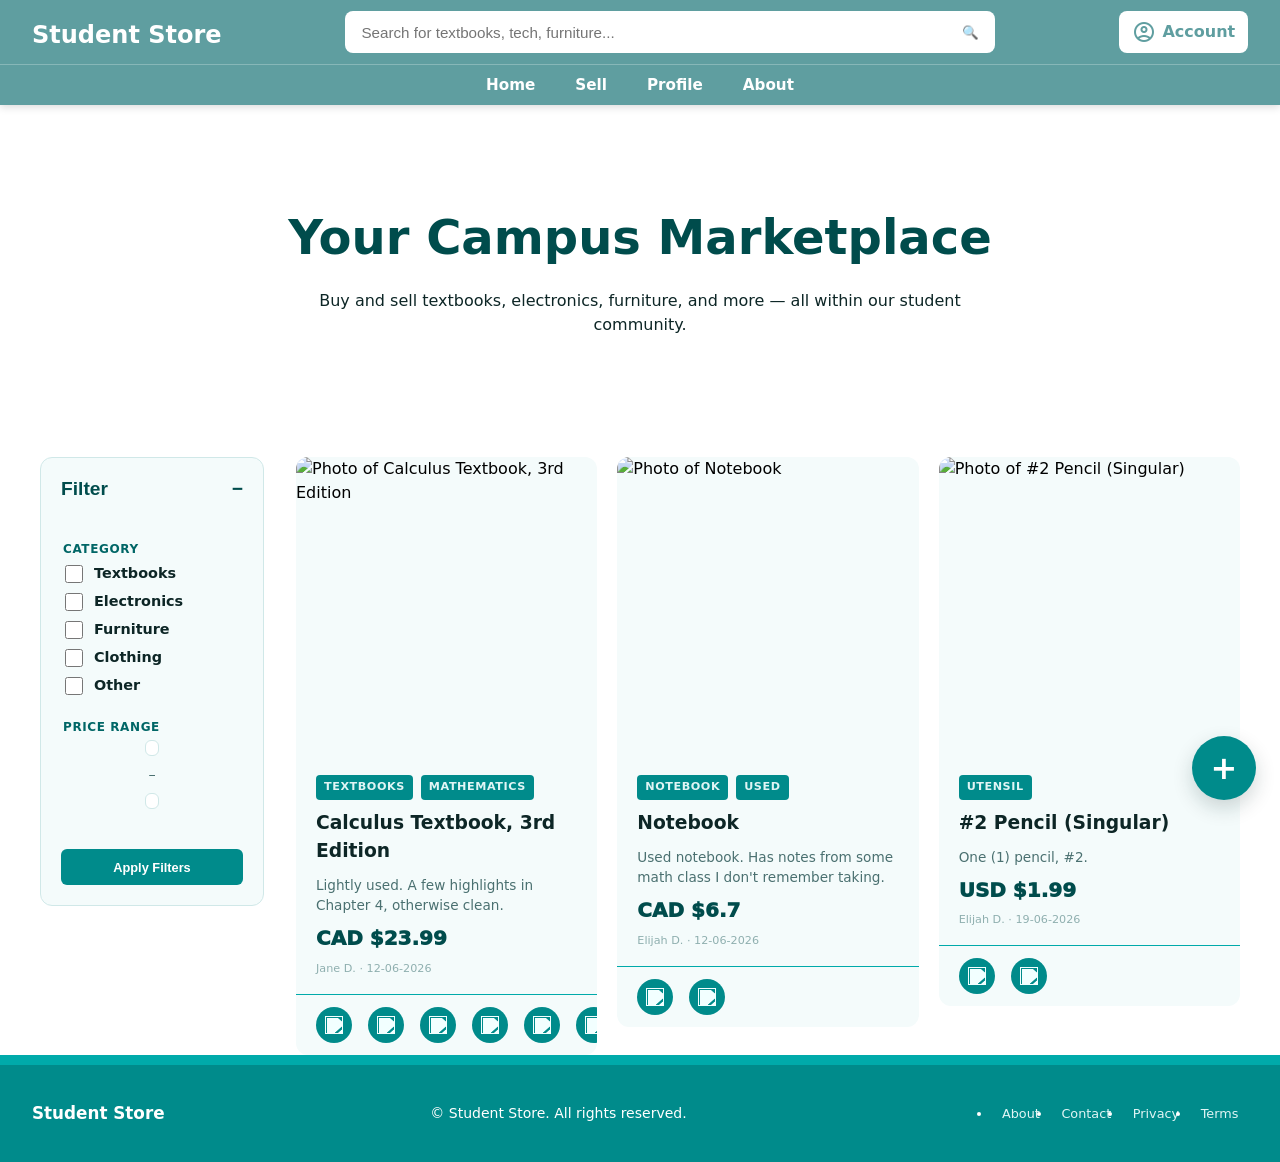
==== index.html @ c71faa43 "Slight flxes to header" ====
<!DOCTYPE html>
<html lang="en">
<head>
    <meta charset="UTF-8">
    <meta name="viewport" content="width=device-width, initial-scale=1.0">

    <title>Student Store | Campus Marketplace</title>

    <meta name="viewport" content="width=device-width, initial-scale=1.0">
    <title>Student Store</title>
    <meta name="description"
          content="Buy and sell textbooks, electronics, furniture and more with students.">
    <link rel="stylesheet" href="./styles/homepage.css" />
    <link rel="stylesheet" href="./styles/filter.css" />
    <script type="module" src="./js/populate_home.js" defer></script>
    <script type="module" src="./js/new-item-modal.js" defer></script>
    <script type="module" src="./js/filter-collapse.js" defer></script>
    <link rel="icon" type="image/x-icon" href="./images/favicon.ico">

    <link
        href="https://fonts.googleapis.com/css2?family=Plus+Jakarta+Sans:wght@400;600;700;800&display=swap"
        rel="stylesheet"
    >

    <link
        href="https://fonts.googleapis.com/css2?family=Material+Symbols+Outlined"
        rel="stylesheet"
    >

</head>

<body>

    <header>

        <div class="header-top">

            <h1 class="site-logo">
                <a href="../">
                    Student Store
                </a>
            </h1>

            <form
                class="search-form"
                role="search"
            >
                <input
                    id="search-input"
                    type="search"
                    autocomplete="off"
                    placeholder="Search for textbooks, tech, furniture..."
                    aria-label="Search listings"
                >

                <button
                    type="submit"
                    aria-label="Search"
                >🔍</button>
            </form>

            <nav class="account-nav"
                 aria-label="Account" >
                <a
                    href="../user-profile/"
                    class="btn--account" >
                        <span class="material-symbols-outlined">account_circle</span>
                        Account
                </a>
            </nav>

        </div>

        <nav
            class="main-nav"
            aria-label="Main navigation"
        >
            <a href="../">Home</a>
            <!-- <a href="../browse/index.html">Browse</a> -->
            <a href="../sell-new-item/">Sell</a>
            <a href="../user-profile/">Profile</a>
            <a href="../about/">About</a>
        </nav>

    </header>

    <main>

        <section class="landing">

            <h2>Your Campus Marketplace</h2>

            <p class="landing__description">
                Buy and sell textbooks, electronics, furniture, and more —
                all within our student community.
            </p>

        </section>

        <!-- Feed -->
            <!-- Filter -->
                <!-- Categories -->
                <!-- Price range (?) -->
            <!-- Items -->

             <!-- =============================================
             FEED SECTION
             Sidebar filter + item grid.
             Items are injected by feed.js at runtime;
             one static example card is included below
             as a template reference for the JS renderer.
             ============================================= -->
        <section class="feed" aria-labelledby="feed-title">

            <!-- -----------------------------------------
                 FILTER PANEL
                 JS should read these controls and re-query
                 / re-render the #item-grid on change.
                 TODO at some point, make collapsable
                 ----------------------------------------- -->
            <aside class="filter-panel" aria-label="Filter listings">
                <button
                    type="button"
                    class="filter-panel__toggle"
                    aria-expanded="false"
                    aria-controls="filter-panel-content"
                >
                    <span class="filter-panel__heading">Filter</span>
                    <span id="filter-panel-icon" class="filter-panel__heading" aria-hidden="true">−</span>
                </button>

                <!-- Categories
                     Add / remove <li> items to match your
                     category taxonomy in the database.      -->
                <div id="filter-panel-content" class="filter-panel__content">
                    <div class="filter-panel__inner">
                        <fieldset class="filter-panel__group">
                            <legend class="filter-panel_category">Category</legend>
                            <ul class="filter-panel__list" role="list">
                                <li>
                                    <label>
                                        <input type="checkbox" name="category" value="textbooks">
                                        Textbooks
                                    </label>
                                </li>
                                <li>
                                    <label>
                                        <input type="checkbox" name="category" value="electronics">
                                        Electronics
                                    </label>
                                </li>
                                <li>
                                    <label>
                                        <input type="checkbox" name="category" value="furniture">
                                        Furniture
                                    </label>
                                </li>
                                <li>
                                    <label>
                                        <input type="checkbox" name="category" value="clothing">
                                        Clothing
                                    </label>
                                </li>
                                <li>
                                    <label>
                                        <input type="checkbox" name="category" value="other">
                                        Other
                                    </label>
                                </li>
                            </ul>
                        </fieldset>

                        <!-- Price Range
                            JS should debounce the 'input' event
                            and update the #price-display label.    -->
                        <fieldset class="filter-panel__group">
                            <legend>Price Range</legend>
                            <div class="price-range">
                                <label for="price-min" class="visually-hidden">Minimum price</label>
                                <input
                                    id="price-min"
                                    type="number"
                                    name="price_min"
                                    min="0"
                                    placeholder="Min $"
                                    aria-label="Minimum price"
                                >
                                <span aria-hidden="true">–</span>
                                <label for="price-max" class="visually-hidden">Maximum price</label>
                                <input
                                    id="price-max"
                                    type="number"
                                    name="price_max"
                                    min="0"
                                    placeholder="Max $"
                                    aria-label="Maximum price"
                                >
                            </div>
                        </fieldset>

                        <button type="button" class="btn--apply-filters">Apply Filters</button>
                    </div>
                </div>
            </aside>

            <section>

                <h2 class="visually-hidden">
                    Listings
                </h2>

                <ul
                    id="item-grid"
                    class="item-grid"
                    role="list"
                ></ul>

            </section>

        </section>

        <a
            href="./sell-new-item/index.html"
            class="floating-add-btn"
            aria-label="Sell item"
        >
            +
        </a>

        <div
            id="sell-modal" 
            class="sell-modal"
            role="dialog"
            aria-labelledby="modal-title"
            aria-modal="true"
            aria-hidden="true">

            <section class="sell-modal-content">
                <span class="close-button" aria-label="Close modal">&times;</span>
                <h2 id="modal-title">Sell New Item</h2>
                <form>
                    <!-- Item Name -->
                    <div>
                        <label>Item Name</label>
                        <input>
                    </div>

                    <!-- Photos -->
                    <div>
                        <div class="sell-photo-upload">
                            <label>Photos</label>
                                
                                <input type="file" multiple accept="image/*">
                        </div>
                    </div>

                    <!-- Price -->
                    <div>
                        <label>Price</label>
                        <input type="number" placeholder="0.00">
                        <select>
                            <option>CAD 🇨🇦</option>
                        </select>
                    </div>

                    <!-- Category -->
                    <div>
                        <label>Category</label>
                        <select>
                            <option>Select Category</option>
                            <option>Textbooks</option>
                            <option>Electronics</option>
                            <option>Furniture</option>
                            <option>Clothing</option>
                            <option>Other</option>
                        </select>
                    </div>

                    <!-- Condition -->
                    <div>
                        <label>Condition</label>
                        <div>
                            <label>
                                <input type="radio" name="condition">
                                <div>New</div>
                            </label>
                            <label>
                                <input type="radio" name="condition">
                                <div>Like New</div>
                            </label>
                            <label>
                                <input type="radio" name="condition">
                                <div>Good</div>
                            </label>
                            <label>
                                <input type="radio" name="condition">
                                <div>Fair</div>
                            </label>
                        </div>
                    </div>

                    <!-- Description -->
                    <div>
                        <label>Description</label>
                        <textarea rows="5" placeholder="Describe your item..."></textarea>
                    </div>

                    <!-- Actions -->
                    <div>
                        <button>Save Draft</button>
                        <button>Post Listing</button>
                    </div>

                </form>
            </section>

        </div>

    </main>

    <footer>

        <!-- Site name / brand -->
        <!-- combine with class="footer__brand" -->
        <p class="footer-brand">Student Store</p>

        <!-- Copyright — JS can replace the year dynamically:
             document.querySelector('.footer__year').textContent = new Date().getFullYear(); -->
      
        <!-- combine with class="footer-copyright" -->
        <p class="footer__copyright">
            ©
            <span class="footer__year"></span>
            Student Store. All rights reserved.
        </p>

        <!-- Support / legal links -->
        <nav class="footer-links" aria-label="Support and legal links">
          <!-- combine with class="footer__links" -->
            <ul role="list">
                <li><a href="./about/index.html">About</a></li>
                <li><a href="./contact/index.html">Contact</a></li>
                <li><a href="./privacy/index.html">Privacy</a></li>
                <li><a href="./terms/index.html">Terms</a></li>
            </ul>
        </nav>

    </footer>

</body>
</html>
---- styles/homepage.css ----
@import './unified.css';

@import './header.css';
@import './footer.css';
@import './filter.css';
@import './itemcard.css';
@import './new-item-button.css';
@import './sell-new-item-modal.css';


/* =========================
   GLOBAL
========================= */

body {
    margin: 0;
    line-height: 1.5;
}

main {
    display: flex;
    flex-direction: column;
    margin: 0 auto;
    gap: 2.5rem;
    max-width: 1200px;
}


/* =========================
   HERO
========================= */

.landing {
    text-align: center;
    padding: 3.5rem 1rem 3rem;
}

.landing h2 {
    color: var(--color-primary-darker);
     margin-bottom: 1rem;

    font-size: clamp(2rem, 5vw, 3rem);
    font-weight: 800;
}

.landing p {
    color: var(--color-ink);
    max-width: 650px;
    margin: 0 auto 2rem;
}

/* =========================
   FEED LAYOUT
========================= */

.feed {
    display: grid;
    grid-template-columns: 14rem 1fr;
    grid-template-rows: auto;
    gap: 2rem;

    align-items: start;
}


/* =========================
   FILTER PANEL
========================= */

.filter-panel {
    position: sticky;
    top: 100px;

    padding: 1.5rem;

    background: white;
    border: 1px solid #e5e7eb;
    border-radius: 16px;
}

.filter-panel__heading {
    margin-bottom: 1.5rem;

    font-size: 1.2rem;
    font-weight: 800;
}


/* Categories */

.filter-panel__list {
    display: flex;
    flex-direction: column;
    gap: .8rem;

    margin: 0;
    padding: 0;

    list-style: none;
}

.filter-panel__list label {
    display: flex;
    align-items: center;
    gap: .6rem;

    cursor: pointer;

    color: #444;
    font-weight: 600;
}

.filter-panel__list input {
    width: 18px;
    height: 18px;

    accent-color: cadetblue;
}


/* Price */

.price-range {
    display: flex;
    flex-direction: column;
    gap: .7rem;
}

.price-range input {
    height: 38px;
    padding: 0 .8rem;

    border: 1px solid #ddd;
    border-radius: 8px;
}

.btn--apply-filters {
    width: 100%;
    height: 40px;
    margin-top: 1rem;

    border: none;
    border-radius: 8px;

    background: cadetblue;
    color: white;

    font-weight: 700;
    cursor: pointer;
}

.btn--apply-filters:hover {
    background: #287b7b;
}


/* =========================
   ITEM GRID
========================= */
.item-grid {
    display: grid;
    grid-template-columns: repeat(auto-fill, minmax(16rem, 1fr));
    gap: 1.25rem;
    align-items: start;
    margin: 0;
    padding: 0;
    grid-column: 2;

}

/* =========================
   MOBILE
========================= */
@media (max-width: 640px) {
    main {
        padding: 1.25rem 1rem 3rem;
        gap: 1.5rem;
    }

    .feed {
        grid-template-columns: 1fr;
        gap: 1.25rem;
    }
}
---- styles/filter.css ----
.filter-panel {
    position: sticky;
    top: 5rem;
    background-color: var(--color-surface);
    border: 1px solid var(--color-border);
    border-radius: 12px;
    padding: 1.25rem;
    grid-column: 1;
}

/* The filter header that serves as the collapse toggle btn */
.filter-panel__toggle {
    width: 100%;
    display: flex;
    justify-content: space-between;
    background: none;
    border: none;
    padding: 0;
    cursor: pointer;
    margin: 0;
}

.filter-panel__heading {
    color: var(--color-primary-darker);
    font-weight: 700;
    /* margin: 0 0 1.25rem; */
    /* padding-bottom: 0.25rem; */
    /* border-bottom: 1px solid var(--color-border); */
}
/* ------ */

/* All below the header. */
.filter-panel__content {
    margin-top: 1rem;
    display: grid;
    opacity: 1;
    grid-template-rows: 1fr;
    transition: grid-template-rows 0.3s ease,
                opacity 0.25s ease, 
                margin-top 0.3s ease;
}

.filter-panel__content .filter-panel__inner {
    overflow: hidden;
}

.filter-panel__content.is-closed {
    grid-template-rows: 0fr;
    opacity: 0;
    margin-top: 0;
}

.filter-panel__group {
    border: none;
    padding: 0;
    margin: 0 0 1.25rem;
}

.filter-panel__group:last-of-type {
    margin-bottom: 1.5rem;
}

.filter-panel__group legend {
    font-size: 0.75rem;
    font-weight: 600;
    text-transform: uppercase;
    color: var(--color-primary-dark);
    margin-bottom: 0.25rem;
    letter-spacing: 0.05em;
}

.filter-panel__list {
    list-style: none;
    margin: 0;
    padding: 0;
    display: flex;
    flex-direction: column;
    gap: 0.25rem;
}

.filter-panel__list label {
    display: flex;
    align-items: center;
    gap: 0.5rem;
    font-size: 0.9rem;
    color: var(--color-ink);
    cursor: pointer;

    transition: color 0.15s ease;
}

.filter-panel__list label:hover {
    color: var(--color-primary);
}

.filter-panel__list input[type="checkbox"] {
    accent-color: var(--color-primary);
    cursor: pointer;
}
/* ---Price range--- */
.price-range {
    display: flex;
    align-items: center;
    gap: 0.5rem;
    width: 100%;
    box-sizing: border-box;
}

.price-range input[type="number"] {
    width: 0;
    min-width: 0;
    flex: 1 1 0;
    height: 2rem;
    padding: 0 0.35rem;

    font-size: 0.75rem;
    color: var(--color-ink-muted);
    background-color: var(--color-white);

    border: 1.5px solid var(--color-border);
    border-radius: 6px;
    outline: none;
    box-sizing: border-box;

    appearance: textfield;
}

.price-range span {
    font-size: 0.9rem;
    color: var(--color-ink-muted);
    flex-shrink: 0;
}

/* ---Apply Filters button--- */
.btn--apply-filters {
    width: 100%;
    height: 2.25rem;

    font-size: 0.8rem;
    color: var(--color-white);
    background-color: var(--color-primary);

    border: none;
    border-radius: 6px;
    cursor: pointer;

    transition: background-color 0.3s ease,
                transform 0.3s ease;
}

/* ...Button does a little jump & dip when interacted with... */
.btn--apply-filters:hover {
    background-color: var(--color-primary-dark);
    color: var(--color-primary-subtle);
    transform: translateY(-2px);
}

.btn--apply-filters:active {
    transform: translateY(1px);
    background-color: var(--color-primary-darker);
}

/* Add drop-shadow and make it stick to the top on mobile. */
@media (max-width: 640px) {
    .filter-panel, .item-grid {
        grid-column: 1;
    }

    .filter-panel {
        position: sticky;
        z-index: 50;
        box-shadow: 0 6px 24px var(--color-shadow-lite);
    }

    .filter-panel__list {
        flex-direction: row;
        flex-wrap: wrap;
        gap: 0.5rem;
    }
}
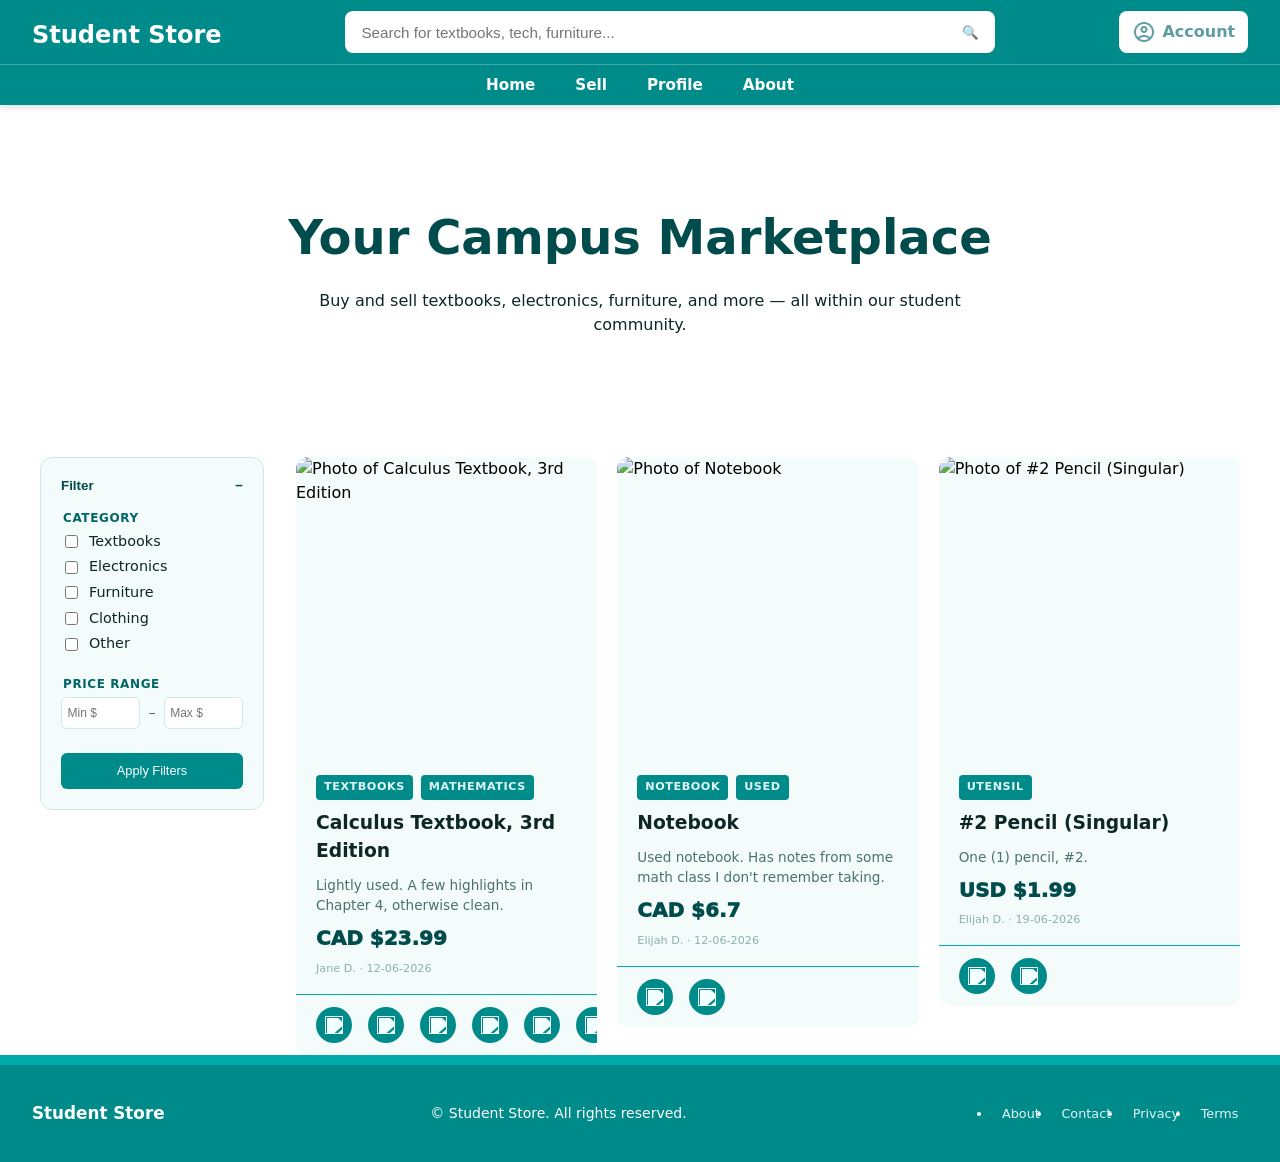
==== commit 6703cea2: "Fixed filter" ====
--- a/index.html
+++ b/index.html
@@ -11,7 +11,7 @@
     <meta name="description"
           content="Buy and sell textbooks, electronics, furniture and more with students.">
     <link rel="stylesheet" href="./styles/homepage.css" />
-    <link rel="stylesheet" href="./styles/filter.css" />
+    <link rel="stylesheet" href="./styles/header.css" />
     <script type="module" src="./js/populate_home.js" defer></script>
     <script type="module" src="./js/new-item-modal.js" defer></script>
     <script type="module" src="./js/filter-collapse.js" defer></script>
@@ -219,103 +219,6 @@
 
         </section>
 
-        <a
-            href="./sell-new-item/index.html"
-            class="floating-add-btn"
-            aria-label="Sell item"
-        >
-            +
-        </a>
-
-        <div
-            id="sell-modal" 
-            class="sell-modal"
-            role="dialog"
-            aria-labelledby="modal-title"
-            aria-modal="true"
-            aria-hidden="true">
-
-            <section class="sell-modal-content">
-                <span class="close-button" aria-label="Close modal">&times;</span>
-                <h2 id="modal-title">Sell New Item</h2>
-                <form>
-                    <!-- Item Name -->
-                    <div>
-                        <label>Item Name</label>
-                        <input>
-                    </div>
-
-                    <!-- Photos -->
-                    <div>
-                        <div class="sell-photo-upload">
-                            <label>Photos</label>
-                                
-                                <input type="file" multiple accept="image/*">
-                        </div>
-                    </div>
-
-                    <!-- Price -->
-                    <div>
-                        <label>Price</label>
-                        <input type="number" placeholder="0.00">
-                        <select>
-                            <option>CAD 🇨🇦</option>
-                        </select>
-                    </div>
-
-                    <!-- Category -->
-                    <div>
-                        <label>Category</label>
-                        <select>
-                            <option>Select Category</option>
-                            <option>Textbooks</option>
-                            <option>Electronics</option>
-                            <option>Furniture</option>
-                            <option>Clothing</option>
-                            <option>Other</option>
-                        </select>
-                    </div>
-
-                    <!-- Condition -->
-                    <div>
-                        <label>Condition</label>
-                        <div>
-                            <label>
-                                <input type="radio" name="condition">
-                                <div>New</div>
-                            </label>
-                            <label>
-                                <input type="radio" name="condition">
-                                <div>Like New</div>
-                            </label>
-                            <label>
-                                <input type="radio" name="condition">
-                                <div>Good</div>
-                            </label>
-                            <label>
-                                <input type="radio" name="condition">
-                                <div>Fair</div>
-                            </label>
-                        </div>
-                    </div>
-
-                    <!-- Description -->
-                    <div>
-                        <label>Description</label>
-                        <textarea rows="5" placeholder="Describe your item..."></textarea>
-                    </div>
-
-                    <!-- Actions -->
-                    <div>
-                        <button>Save Draft</button>
-                        <button>Post Listing</button>
-                    </div>
-
-                </form>
-            </section>
-
-        </div>
-
     </main>
 
     <footer>
--- a/styles/homepage.css
+++ b/styles/homepage.css
@@ -64,97 +64,6 @@
 
 
 /* =========================
-   FILTER PANEL
-========================= */
-
-.filter-panel {
-    position: sticky;
-    top: 100px;
-
-    padding: 1.5rem;
-
-    background: white;
-    border: 1px solid #e5e7eb;
-    border-radius: 16px;
-}
-
-.filter-panel__heading {
-    margin-bottom: 1.5rem;
-
-    font-size: 1.2rem;
-    font-weight: 800;
-}
-
-
-/* Categories */
-
-.filter-panel__list {
-    display: flex;
-    flex-direction: column;
-    gap: .8rem;
-
-    margin: 0;
-    padding: 0;
-
-    list-style: none;
-}
-
-.filter-panel__list label {
-    display: flex;
-    align-items: center;
-    gap: .6rem;
-
-    cursor: pointer;
-
-    color: #444;
-    font-weight: 600;
-}
-
-.filter-panel__list input {
-    width: 18px;
-    height: 18px;
-
-    accent-color: cadetblue;
-}
-
-
-/* Price */
-
-.price-range {
-    display: flex;
-    flex-direction: column;
-    gap: .7rem;
-}
-
-.price-range input {
-    height: 38px;
-    padding: 0 .8rem;
-
-    border: 1px solid #ddd;
-    border-radius: 8px;
-}
-
-.btn--apply-filters {
-    width: 100%;
-    height: 40px;
-    margin-top: 1rem;
-
-    border: none;
-    border-radius: 8px;
-
-    background: cadetblue;
-    color: white;
-
-    font-weight: 700;
-    cursor: pointer;
-}
-
-.btn--apply-filters:hover {
-    background: #287b7b;
-}
-
-
-/* =========================
    ITEM GRID
 ========================= */
 .item-grid {
--- a/styles/header.css
+++ b/styles/header.css
@@ -0,0 +1,267 @@
+@import './unified.css';
+/* ===========================
+   HEADER SHELL
+=========================== */
+
+header {
+    position: sticky;
+    top: 0;
+    z-index: 100;
+
+    background-color: var(--color-primary);
+    color: var(--color-white);
+
+    box-shadow: 0 2px 8px rgba(0, 0, 0, .15);
+}
+
+
+/* ===========================
+   TOP ROW
+=========================== */
+
+.header-top {
+    display: flex;
+    align-items: center;
+    gap: 1.5rem;
+
+    height: 4rem;
+    padding: 0 2rem;
+}
+
+
+/* ===========================
+   LOGO
+=========================== */
+
+.site-logo {
+    flex-shrink: 0;
+    margin: 0;
+}
+
+.site-logo a {
+    color: white;
+
+    font-size: 1.5rem;
+    font-weight: 800;
+    text-decoration: none;
+}
+
+
+/* ===========================
+   SEARCH BAR
+=========================== */
+
+.search-form {
+    display: flex;
+    flex: 1;
+
+    max-width: 650px;
+    margin: auto;
+}
+
+.search-form input[type="search"] {
+    flex: 1;
+
+    height: 42px;
+    padding: 0 1rem;
+
+    border: none;
+    border-radius: 8px 0 0 8px;
+    outline: none;
+
+    color: #222;
+    font-size: .95rem;
+}
+
+.search-form button {
+    height: 42px;
+    padding: 0 1rem;
+
+    border: none;
+    border-radius: 0 8px 8px 0;
+
+    background: white;
+    color: cadetblue;
+
+    cursor: pointer;
+}
+
+.search-form button:hover {
+    background: #eee;
+}
+
+
+/* ===========================
+   ACCOUNT
+=========================== */
+
+.header-actions {
+    display: flex;
+    align-items: center;
+}
+
+.account-nav {
+    position: relative;
+}
+
+.btn--account {
+    display: flex;
+    align-items: center;
+    gap: .4rem;
+
+    height: 42px;
+    padding: 0 .8rem;
+
+    border: none;
+    border-radius: 8px;
+
+    background: white;
+    color: cadetblue;
+
+    font-weight: 700;
+    text-decoration: none;
+
+    cursor: pointer;
+}
+
+.btn--account:hover {
+    background: #f2f2f2;
+}
+
+
+/* ===========================
+   MAIN NAVIGATION
+=========================== */
+
+.main-nav {
+    display: flex;
+    justify-content: center;
+    align-items: center;
+    gap: 2.5rem;
+
+    height: 2.5rem;
+
+    border-top: 1px solid rgba(255, 255, 255, .25);
+}
+
+.main-nav a {
+    color: white;
+
+    font-size: .95rem;
+    font-weight: 600;
+    text-decoration: none;
+
+    transition: .2s ease;
+}
+
+.main-nav a:hover {
+    color: #d9ffff;
+}
+
+
+/* ===========================
+   ACCOUNT DROPDOWN
+=========================== */
+
+.account-dropdown {
+    position: absolute;
+    top: 50px;
+    right: 0;
+
+    width: 240px;
+
+    overflow: hidden;
+
+    background: white;
+    color: #222;
+
+    border-radius: 10px;
+    box-shadow: 0 10px 30px rgba(0, 0, 0, .2);
+}
+
+.hidden {
+    display: none;
+}
+
+.dropdown-header {
+    display: flex;
+    gap: 1rem;
+
+    padding: 1rem;
+}
+
+.avatar {
+    width: 40px;
+    height: 40px;
+
+    background: #ddd;
+    border-radius: 50%;
+}
+
+.divider {
+    height: 1px;
+    background: #eee;
+}
+
+.dropdown-item {
+    display: block;
+
+    padding: .8rem 1rem;
+
+    color: #333;
+    text-decoration: none;
+}
+
+.dropdown-item:hover {
+    background: #f5f5f5;
+}
+
+.dropdown-logout {
+    width: 100%;
+    padding: 1rem;
+
+    border: none;
+
+    background: white;
+    color: #c62828;
+
+    text-align: left;
+
+    cursor: pointer;
+}
+
+
+/* ===========================
+   MOBILE
+=========================== */
+
+@media (max-width: 768px) {
+
+    .header-top {
+        flex-wrap: wrap;
+
+        height: auto;
+        padding: 1rem;
+    }
+
+    .search-form {
+        order: 3;
+
+        width: 100%;
+        max-width: none;
+    }
+
+    .main-nav {
+        justify-content: flex-start;
+        gap: 1.5rem;
+
+        overflow-x: auto;
+
+        padding: 0 1rem;
+    }
+
+    .main-nav a {
+        white-space: nowrap;
+    }
+
+}
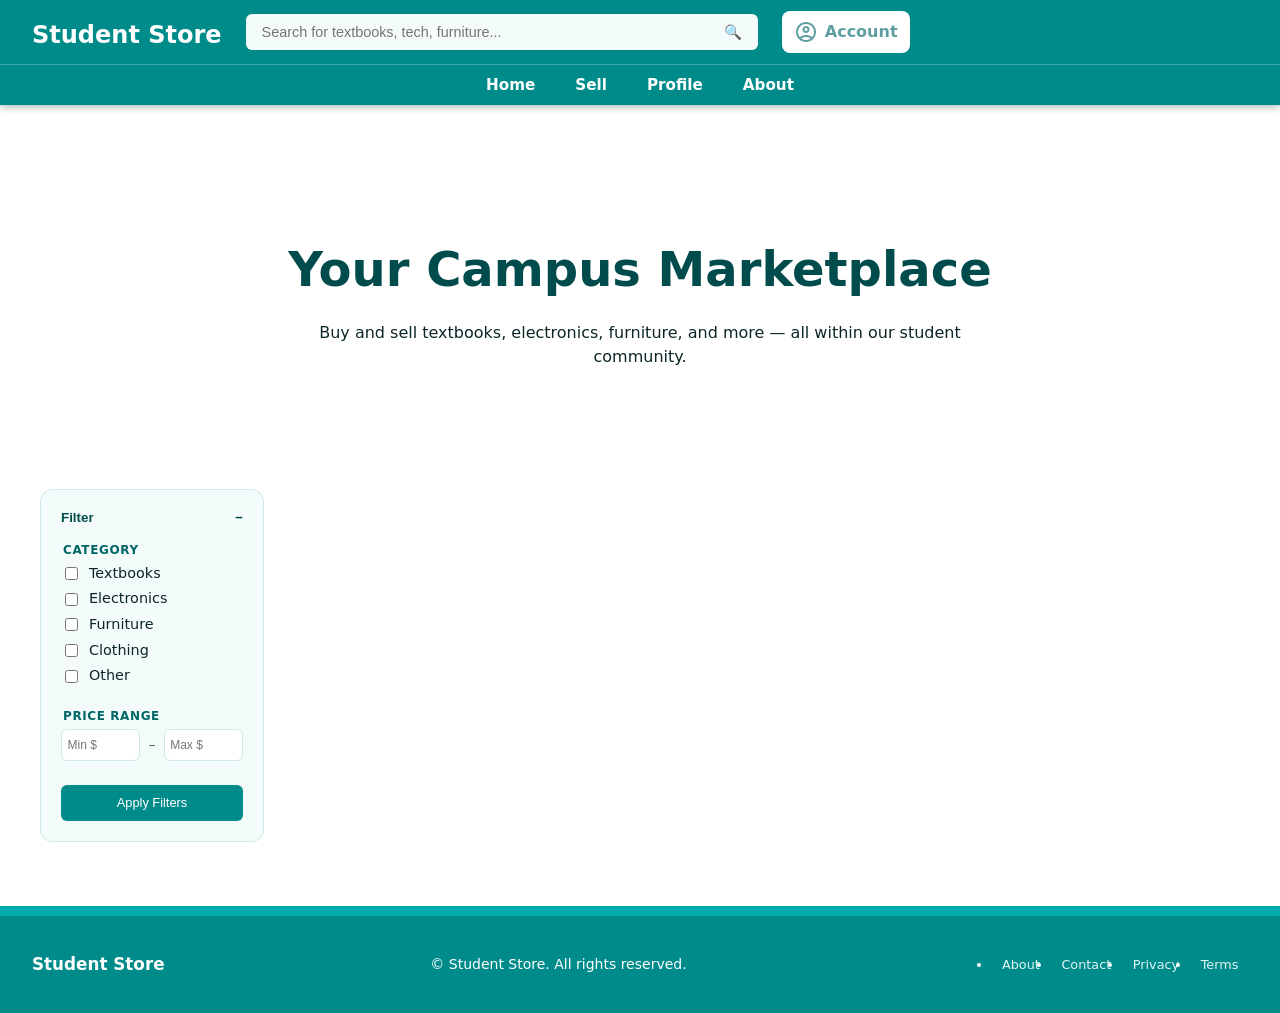
==== commit 8a119499: "ExchangeRate (home feed" ====
--- a/index.html
+++ b/index.html
@@ -13,8 +13,8 @@
     <link rel="stylesheet" href="./styles/homepage.css" />
     <link rel="stylesheet" href="./styles/header.css" />
     <script type="module" src="./js/populate_home.js" defer></script>
-    <script type="module" src="./js/new-item-modal.js" defer></script>
     <script type="module" src="./js/filter-collapse.js" defer></script>
+    <script type="module" src="./js/currency.js" defer></script>
     <link rel="icon" type="image/x-icon" href="./images/favicon.ico">
 
     <link
@@ -62,7 +62,8 @@
             <nav class="account-nav"
                  aria-label="Account" >
                 <a
-                    href="../user-profile/"
+                    href="
+                    ./user-profile/"
                     class="btn--account" >
                         <span class="material-symbols-outlined">account_circle</span>
                         Account
@@ -77,9 +78,9 @@
         >
             <a href="../">Home</a>
             <!-- <a href="../browse/index.html">Browse</a> -->
-            <a href="../sell-new-item/">Sell</a>
-            <a href="../user-profile/">Profile</a>
-            <a href="../about/">About</a>
+            <a href="./sell-new-item/">Sell</a>
+            <a href="./user-profile/">Profile</a>
+            <a href="./about/">About</a>
         </nav>
 
     </header>
--- a/styles/homepage.css
+++ b/styles/homepage.css
@@ -8,9 +8,7 @@
 @import './sell-new-item-modal.css';
 
 
-/* =========================
-   GLOBAL
-========================= */
+/* ---- GLOBAL ---- */
 
 body {
     margin: 0;
@@ -22,13 +20,12 @@
     flex-direction: column;
     margin: 0 auto;
     gap: 2.5rem;
-    max-width: 1200px;
+    padding: 2rem 2rem 4rem;
+    max-width: 75rem;
 }
 
 
-/* =========================
-   HERO
-========================= */
+/* ---- HERO ---- */
 
 .landing {
     text-align: center;
@@ -49,37 +46,31 @@
     margin: 0 auto 2rem;
 }
 
-/* =========================
-   FEED LAYOUT
-========================= */
+/* ---- FEED LAYOUT ---- */
 
 .feed {
     display: grid;
     grid-template-columns: 14rem 1fr;
     grid-template-rows: auto;
-    gap: 2rem;
-
+    gap: 1.5rem;
     align-items: start;
 }
 
 
-/* =========================
-   ITEM GRID
-========================= */
+/* ---- ITEM GRID ---- */
 .item-grid {
+    list-style: none;
+    margin: 0;
+    padding: 0;
+
     display: grid;
     grid-template-columns: repeat(auto-fill, minmax(16rem, 1fr));
     gap: 1.25rem;
     align-items: start;
-    margin: 0;
-    padding: 0;
     grid-column: 2;
-
 }
 
-/* =========================
-   MOBILE
-========================= */
+/* ---- MOBILE ---- */
 @media (max-width: 640px) {
     main {
         padding: 1.25rem 1rem 3rem;
--- a/styles/header.css
+++ b/styles/header.css
@@ -1,7 +1,7 @@
 @import './unified.css';
-/* ===========================
+/*  ---- 
    HEADER SHELL
-=========================== */
+ ----  */
 
 header {
     position: sticky;
@@ -11,13 +11,12 @@
     background-color: var(--color-primary);
     color: var(--color-white);
 
-    box-shadow: 0 2px 8px rgba(0, 0, 0, .15);
-}
-
-
-/* ===========================
-   TOP ROW
-=========================== */
+    box-shadow: 0 2px 8px rgba(0, 0, 0, .30);
+}
+
+
+/* ---- TOP ROW
+ ----  */
 
 .header-top {
     display: flex;
@@ -29,9 +28,9 @@
 }
 
 
-/* ===========================
+/*  ---- 
    LOGO
-=========================== */
+ ----  */
 
 .site-logo {
     flex-shrink: 0;
@@ -39,7 +38,7 @@
 }
 
 .site-logo a {
-    color: white;
+    color: var(--color-white);
 
     font-size: 1.5rem;
     font-weight: 800;
@@ -47,77 +46,85 @@
 }
 
 
-/* ===========================
-   SEARCH BAR
-=========================== */
-
-.search-form {
+/* Search bar */
+header .search-form {
     display: flex;
     flex: 1;
-
-    max-width: 650px;
-    margin: auto;
-}
-
-.search-form input[type="search"] {
-    flex: 1;
+    max-width: 32rem;
+}
+
+header .search-form input {
+    flex: 1 1 auto;
+    height: 2.25rem;
+    padding: 0 0.875rem;
+
+    font-size: 0.9rem;
+    color: var(--color-ink);
+    background-color: var(--color-surface);
+    border: 2px solid transparent;
+    border-radius: 6px 0 0 6px;
+    outline: none;
+    transition: background-color 0.2s ease, border-color 0.15s ease;
+}
+
+header .search-form input:focus { 
+    border-color: var(--color-primary-dark);
+    background-color: var(--color-white);
+}
+
+header .search-form input:hover { 
+    border-color: var(--color-primary-dark);
+    background-color: var(--color-white);
+}
+
+header .search-form button {
+    height: 2.25rem;
+    padding: 0 1rem;
+    font-size: 0.9rem;
+    font-weight: 600;
+    background-color: var(--color-surface);
+    border: none;
+    border-radius: 0 6px 6px 0;
+    cursor: pointer;
+    white-space: nowrap;
+    outline: none;
+
+    transition: background-color 0.2s ease;
+}
+
+header .search-form button:hover { 
+    background-color: var(--color-primary-dark);
+}
+/* ------ */
+
+
+/*  ---- 
+   ACCOUNT
+ ----  */
+
+.header-actions {
+    display: flex;
+    align-items: center;
+}
+
+.account-nav {
+    position: relative;
+}
+
+.btn--account {
+    display: flex;
+    align-items: center;
+    gap: .4rem;
 
     height: 42px;
-    padding: 0 1rem;
+    padding: 0 .8rem;
 
     border: none;
-    border-radius: 8px 0 0 8px;
-    outline: none;
-
-    color: #222;
-    font-size: .95rem;
-}
-
-.search-form button {
-    height: 42px;
-    padding: 0 1rem;
-
-    border: none;
-    border-radius: 0 8px 8px 0;
+    border-radius: 8px;
 
     background: white;
     color: cadetblue;
 
-    cursor: pointer;
-}
-
-.search-form button:hover {
-    background: #eee;
-}
-
-
-/* ===========================
-   ACCOUNT
-=========================== */
-
-.header-actions {
-    display: flex;
-    align-items: center;
-}
-
-.account-nav {
-    position: relative;
-}
-
-.btn--account {
-    display: flex;
-    align-items: center;
-    gap: .4rem;
-
-    height: 42px;
-    padding: 0 .8rem;
-
-    border: none;
-    border-radius: 8px;
-
-    background: white;
-    color: cadetblue;
-
     font-weight: 700;
     text-decoration: none;
 
@@ -129,9 +136,9 @@
 }
 
 
-/* ===========================
+/*  ---- 
    MAIN NAVIGATION
-=========================== */
+ ----  */
 
 .main-nav {
     display: flex;
@@ -159,9 +166,9 @@
 }
 
 
-/* ===========================
+/*  ---- 
    ACCOUNT DROPDOWN
-=========================== */
+ ----  */
 
 .account-dropdown {
     position: absolute;
@@ -231,9 +238,9 @@
 }
 
 
-/* ===========================
+/*  ---- 
    MOBILE
-=========================== */
+ ----  */
 
 @media (max-width: 768px) {
 
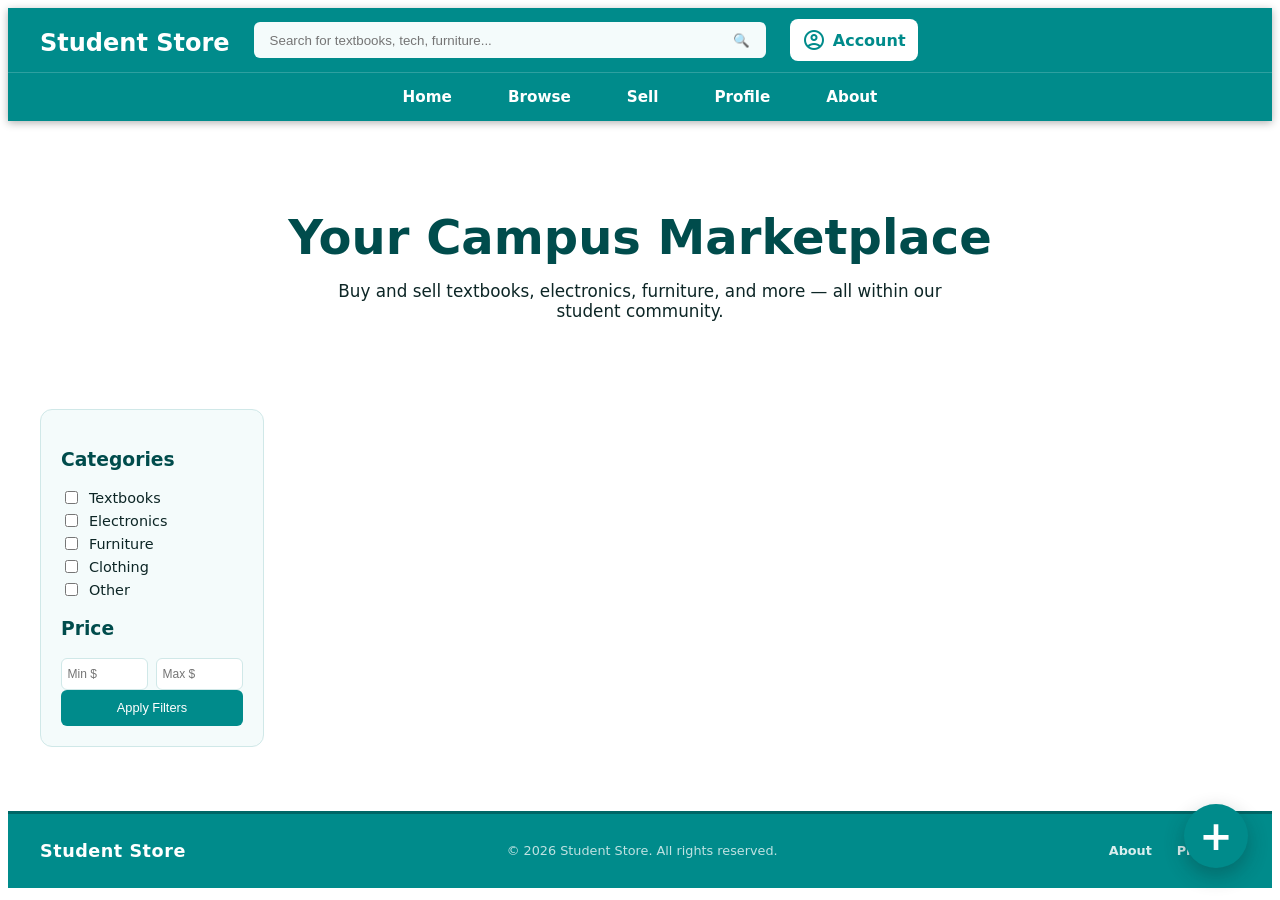
==== commit 8f308083: "Polish pages, update styles, and connect listing features" ====
--- a/index.html
+++ b/index.html
@@ -1,21 +1,27 @@
 <!DOCTYPE html>
 <html lang="en">
+
 <head>
+
     <meta charset="UTF-8">
-    <meta name="viewport" content="width=device-width, initial-scale=1.0">
+
+    <meta 
+        name="viewport" 
+        content="width=device-width, initial-scale=1.0"
+    >
 
     <title>Student Store | Campus Marketplace</title>
 
-    <meta name="viewport" content="width=device-width, initial-scale=1.0">
-    <title>Student Store</title>
-    <meta name="description"
-          content="Buy and sell textbooks, electronics, furniture and more with students.">
-    <link rel="stylesheet" href="./styles/homepage.css" />
-    <link rel="stylesheet" href="./styles/header.css" />
-    <script type="module" src="./js/populate_home.js" defer></script>
-    <script type="module" src="./js/filter-collapse.js" defer></script>
-    <script type="module" src="./js/currency.js" defer></script>
-    <link rel="icon" type="image/x-icon" href="./images/favicon.ico">
+    <meta
+        name="description"
+        content="Buy and sell textbooks, electronics, furniture and more with students."
+    >
+
+   <link rel="stylesheet" href="./styles/main.css">
+<link rel="stylesheet" href="./styles/header.css">
+<link rel="stylesheet" href="./styles/homepage.css">
+<link rel="stylesheet" href="./styles/filter.css">
+<link rel="stylesheet" href="./styles/itemcard.css">
 
     <link
         href="https://fonts.googleapis.com/css2?family=Plus+Jakarta+Sans:wght@400;600;700;800&display=swap"
@@ -27,229 +33,387 @@
         rel="stylesheet"
     >
 
+
+    <script
+        type="module"
+        src="./js/populate_home.js"
+        defer
+    ></script>
+
+    <script
+        src="./js/mobile-menu.js"
+        defer
+    ></script>
+
 </head>
 
+
 <body>
 
-    <header>
-
-        <div class="header-top">
-
-            <h1 class="site-logo">
-                <a href="../">
-                    Student Store
+
+<header>
+
+    <div class="header-top">
+
+
+        <h1 class="site-logo">
+
+            <a href="./index.html">
+                Student Store
+            </a>
+
+        </h1>
+
+
+
+        <button
+            class="mobile-menu-btn"
+            id="mobile-menu-btn"
+            type="button"
+            aria-label="Toggle navigation"
+            aria-controls="main-nav"
+            aria-expanded="false"
+        >
+
+            <span class="material-symbols-outlined">
+                menu
+            </span>
+
+        </button>
+
+
+
+        <form
+            class="search-form"
+            id="search-form"
+            role="search"
+        >
+
+            <input
+                id="search-input"
+                name="search"
+                type="search"
+                autocomplete="off"
+                placeholder="Search for textbooks, tech, furniture..."
+                aria-label="Search listings"
+            >
+
+
+            <button
+                type="submit"
+                aria-label="Search"
+            >
+                🔍
+            </button>
+
+
+        </form>
+
+
+
+        <nav
+            class="account-nav"
+            aria-label="Account"
+        >
+
+            <a
+                href="./library/profile.html"
+                class="btn--account"
+            >
+
+                <span class="material-symbols-outlined">
+                    account_circle
+                </span>
+
+                Account
+
+            </a>
+
+        </nav>
+
+
+    </div>
+
+
+
+
+
+    <nav
+        id="main-nav"
+        class="main-nav"
+        aria-label="Main navigation"
+    >
+
+        <a href="./index.html">
+            Home
+        </a>
+
+
+        <a href="./library/browse.html">
+            Browse
+        </a>
+
+
+        <a href="./library/sell-new-item.html">
+            Sell
+        </a>
+
+
+        <a href="./library/profile.html">
+            Profile
+        </a>
+
+
+        <a href="./library/about.html">
+            About
+        </a>
+
+
+    </nav>
+
+
+</header>
+
+
+
+
+
+<main>
+
+
+    <section class="landing">
+
+        <h2>
+            Your Campus Marketplace
+        </h2>
+
+
+        <p class="landing__description">
+
+            Buy and sell textbooks, electronics, furniture, and more —
+            all within our student community.
+
+        </p>
+
+    </section>
+
+
+
+
+
+    <section class="feed">
+
+
+        <aside class="filter-panel">
+
+
+            <h3 class="filter-panel__heading">
+                Categories
+            </h3>
+
+
+            <ul class="filter-panel__list">
+
+
+                <li>
+                    <label>
+                        <input
+                            type="checkbox"
+                            name="category"
+                            value="textbooks"
+                        >
+                        Textbooks
+                    </label>
+                </li>
+
+
+                <li>
+                    <label>
+                        <input
+                            type="checkbox"
+                            name="category"
+                            value="electronics"
+                        >
+                        Electronics
+                    </label>
+                </li>
+
+
+                <li>
+                    <label>
+                        <input
+                            type="checkbox"
+                            name="category"
+                            value="furniture"
+                        >
+                        Furniture
+                    </label>
+                </li>
+
+
+                <li>
+                    <label>
+                        <input
+                            type="checkbox"
+                            name="category"
+                            value="clothing"
+                        >
+                        Clothing
+                    </label>
+                </li>
+
+
+                <li>
+                    <label>
+                        <input
+                            type="checkbox"
+                            name="category"
+                            value="other"
+                        >
+                        Other
+                    </label>
+                </li>
+
+
+            </ul>
+
+
+
+
+
+            <h3 class="filter-panel__heading">
+                Price
+            </h3>
+
+
+            <div class="price-range">
+
+
+                <input
+                    id="min-price"
+                    name="min-price"
+                    type="number"
+                    placeholder="Min $"
+                >
+
+
+                <input
+                    id="max-price"
+                    name="max-price"
+                    type="number"
+                    placeholder="Max $"
+                >
+
+
+            </div>
+
+
+
+            <button
+                class="btn--apply-filters"
+                type="button"
+            >
+
+                Apply Filters
+
+            </button>
+
+
+        </aside>
+
+
+
+
+
+        <section>
+
+
+            <h2 class="visually-hidden">
+                Listings
+            </h2>
+
+
+            <ul
+                id="item-grid"
+                class="item-grid"
+                role="list"
+            ></ul>
+
+
+        </section>
+
+
+    </section>
+
+
+
+
+
+    <a
+        href="./library/sell-new-item.html"
+        class="floating-add-btn"
+        aria-label="Sell item"
+    >
+        +
+    </a>
+
+
+</main>
+
+
+
+
+
+<footer>
+
+
+    <p class="footer__brand">
+        Student Store
+    </p>
+
+
+    <p class="footer__copyright">
+
+        ©
+        <span class="footer__year"></span>
+        Student Store. All rights reserved.
+
+    </p>
+
+
+
+    <nav
+        class="footer__links"
+        aria-label="Footer navigation"
+    >
+
+        <ul>
+
+
+            <li>
+                <a href="./library/about.html">
+                    About
                 </a>
-            </h1>
-
-            <form
-                class="search-form"
-                role="search"
-            >
-                <input
-                    id="search-input"
-                    type="search"
-                    autocomplete="off"
-                    placeholder="Search for textbooks, tech, furniture..."
-                    aria-label="Search listings"
-                >
-
-                <button
-                    type="submit"
-                    aria-label="Search"
-                >🔍</button>
-            </form>
-
-            <nav class="account-nav"
-                 aria-label="Account" >
-                <a
-                    href="
-                    ./user-profile/"
-                    class="btn--account" >
-                        <span class="material-symbols-outlined">account_circle</span>
-                        Account
+            </li>
+
+
+            <li>
+                <a href="./library/privacy-policy.html">
+                    Privacy
                 </a>
-            </nav>
-
-        </div>
-
-        <nav
-            class="main-nav"
-            aria-label="Main navigation"
-        >
-            <a href="../">Home</a>
-            <!-- <a href="../browse/index.html">Browse</a> -->
-            <a href="./sell-new-item/">Sell</a>
-            <a href="./user-profile/">Profile</a>
-            <a href="./about/">About</a>
-        </nav>
-
-    </header>
-
-    <main>
-
-        <section class="landing">
-
-            <h2>Your Campus Marketplace</h2>
-
-            <p class="landing__description">
-                Buy and sell textbooks, electronics, furniture, and more —
-                all within our student community.
-            </p>
-
-        </section>
-
-        <!-- Feed -->
-            <!-- Filter -->
-                <!-- Categories -->
-                <!-- Price range (?) -->
-            <!-- Items -->
-
-             <!-- =============================================
-             FEED SECTION
-             Sidebar filter + item grid.
-             Items are injected by feed.js at runtime;
-             one static example card is included below
-             as a template reference for the JS renderer.
-             ============================================= -->
-        <section class="feed" aria-labelledby="feed-title">
-
-            <!-- -----------------------------------------
-                 FILTER PANEL
-                 JS should read these controls and re-query
-                 / re-render the #item-grid on change.
-                 TODO at some point, make collapsable
-                 ----------------------------------------- -->
-            <aside class="filter-panel" aria-label="Filter listings">
-                <button
-                    type="button"
-                    class="filter-panel__toggle"
-                    aria-expanded="false"
-                    aria-controls="filter-panel-content"
-                >
-                    <span class="filter-panel__heading">Filter</span>
-                    <span id="filter-panel-icon" class="filter-panel__heading" aria-hidden="true">−</span>
-                </button>
-
-                <!-- Categories
-                     Add / remove <li> items to match your
-                     category taxonomy in the database.      -->
-                <div id="filter-panel-content" class="filter-panel__content">
-                    <div class="filter-panel__inner">
-                        <fieldset class="filter-panel__group">
-                            <legend class="filter-panel_category">Category</legend>
-                            <ul class="filter-panel__list" role="list">
-                                <li>
-                                    <label>
-                                        <input type="checkbox" name="category" value="textbooks">
-                                        Textbooks
-                                    </label>
-                                </li>
-                                <li>
-                                    <label>
-                                        <input type="checkbox" name="category" value="electronics">
-                                        Electronics
-                                    </label>
-                                </li>
-                                <li>
-                                    <label>
-                                        <input type="checkbox" name="category" value="furniture">
-                                        Furniture
-                                    </label>
-                                </li>
-                                <li>
-                                    <label>
-                                        <input type="checkbox" name="category" value="clothing">
-                                        Clothing
-                                    </label>
-                                </li>
-                                <li>
-                                    <label>
-                                        <input type="checkbox" name="category" value="other">
-                                        Other
-                                    </label>
-                                </li>
-                            </ul>
-                        </fieldset>
-
-                        <!-- Price Range
-                            JS should debounce the 'input' event
-                            and update the #price-display label.    -->
-                        <fieldset class="filter-panel__group">
-                            <legend>Price Range</legend>
-                            <div class="price-range">
-                                <label for="price-min" class="visually-hidden">Minimum price</label>
-                                <input
-                                    id="price-min"
-                                    type="number"
-                                    name="price_min"
-                                    min="0"
-                                    placeholder="Min $"
-                                    aria-label="Minimum price"
-                                >
-                                <span aria-hidden="true">–</span>
-                                <label for="price-max" class="visually-hidden">Maximum price</label>
-                                <input
-                                    id="price-max"
-                                    type="number"
-                                    name="price_max"
-                                    min="0"
-                                    placeholder="Max $"
-                                    aria-label="Maximum price"
-                                >
-                            </div>
-                        </fieldset>
-
-                        <button type="button" class="btn--apply-filters">Apply Filters</button>
-                    </div>
-                </div>
-            </aside>
-
-            <section>
-
-                <h2 class="visually-hidden">
-                    Listings
-                </h2>
-
-                <ul
-                    id="item-grid"
-                    class="item-grid"
-                    role="list"
-                ></ul>
-
-            </section>
-
-        </section>
-
-    </main>
-
-    <footer>
-
-        <!-- Site name / brand -->
-        <!-- combine with class="footer__brand" -->
-        <p class="footer-brand">Student Store</p>
-
-        <!-- Copyright — JS can replace the year dynamically:
-             document.querySelector('.footer__year').textContent = new Date().getFullYear(); -->
-      
-        <!-- combine with class="footer-copyright" -->
-        <p class="footer__copyright">
-            ©
-            <span class="footer__year"></span>
-            Student Store. All rights reserved.
-        </p>
-
-        <!-- Support / legal links -->
-        <nav class="footer-links" aria-label="Support and legal links">
-          <!-- combine with class="footer__links" -->
-            <ul role="list">
-                <li><a href="./about/index.html">About</a></li>
-                <li><a href="./contact/index.html">Contact</a></li>
-                <li><a href="./privacy/index.html">Privacy</a></li>
-                <li><a href="./terms/index.html">Terms</a></li>
-            </ul>
-        </nav>
-
-    </footer>
+            </li>
+
+
+        </ul>
+
+
+    </nav>
+
+
+</footer>
+
 
 </body>
-</html>+
+</html>
+
--- a/styles/main.css
+++ b/styles/main.css
@@ -0,0 +1,310 @@
+/* ==============================================
+   MAIN CSS
+   Global Website Shell
+   Header + Navigation + Footer
+============================================== */
+
+
+/* ==============================================
+   HEADER
+============================================== */
+
+header {
+    width: 100%;
+}
+
+
+/* Logo */
+.header__logo {
+    color: var(--color-white);
+    text-decoration: none;
+}
+
+
+/* Mobile Menu Button */
+
+.mobile-menu-btn {
+
+    display: none;
+
+    align-items: center;
+
+    justify-content: center;
+
+    padding: .25rem;
+
+    background: transparent;
+
+    border: none;
+
+    color: var(--color-white);
+
+    cursor: pointer;
+
+}
+
+
+.mobile-menu-btn span {
+
+    font-size: 2rem;
+
+}
+
+
+
+/* ==============================================
+   NAVIGATION
+============================================== */
+
+
+.nav {
+
+    display: flex;
+
+    align-items: center;
+
+}
+
+
+.nav a {
+
+    color: var(--color-white);
+
+    text-decoration: none;
+
+}
+
+
+
+/* Mobile Navigation */
+
+@media(max-width:768px){
+
+    .mobile-menu-btn {
+
+        display:flex;
+
+    }
+
+}
+
+
+
+/* ==============================================
+   FOOTER
+============================================== */
+
+
+footer {
+
+    display:flex;
+
+    align-items:center;
+
+    justify-content:space-between;
+
+    flex-wrap:wrap;
+
+    gap:1rem 2rem;
+
+    padding:
+        1.5rem
+        2rem;
+
+
+    background:
+        var(--color-primary);
+
+
+    border-top:
+        3px solid var(--color-primary-dark);
+
+
+    color:
+        rgba(255,255,255,.85);
+
+
+    font-size:.875rem;
+
+}
+
+
+
+/* Footer Brand */
+
+.footer__brand {
+
+    margin:0;
+
+    flex-shrink:0;
+
+    color:
+        var(--color-white);
+
+
+    font-size:1.1rem;
+
+    font-weight:800;
+
+    letter-spacing:.03em;
+
+}
+
+
+
+/* Footer Copyright */
+
+.footer__copyright {
+
+    flex:1;
+
+    margin:0;
+
+    text-align:center;
+
+    color:
+        rgba(255,255,255,.75);
+
+
+    font-size:.8rem;
+
+}
+
+
+
+/* Footer Links */
+
+.footer__links {
+
+    flex-shrink:0;
+
+}
+
+
+
+.footer__links ul {
+
+    display:flex;
+
+    align-items:center;
+
+    flex-wrap:wrap;
+
+    gap:.25rem;
+
+    margin:0;
+
+    padding:0;
+
+    list-style:none;
+
+}
+
+
+
+.footer__links a {
+
+    display:inline-flex;
+
+    align-items:center;
+
+    padding:.35rem .65rem;
+
+
+    color:
+        rgba(255,255,255,.85);
+
+
+    font-size:.8rem;
+
+    font-weight:600;
+
+    text-decoration:none;
+
+
+    border-radius:
+        var(--radius-sm);
+
+
+    transition:
+        color .2s ease,
+        background-color .2s ease;
+
+}
+
+
+
+.footer__links a:hover {
+
+    color:
+        var(--color-white);
+
+
+    background:
+        rgba(255,255,255,.15);
+
+}
+
+
+
+.footer__links a:focus-visible {
+
+    outline:
+        2px solid var(--color-primary-light);
+
+
+    outline-offset:
+        3px;
+
+}
+
+
+
+/* ==============================================
+   RESPONSIVE HEADER + FOOTER
+============================================== */
+
+
+@media(max-width:600px){
+
+
+    footer {
+
+        flex-direction:column;
+
+        justify-content:center;
+
+        text-align:center;
+
+        padding:
+            1.5rem
+            1rem;
+
+        gap:.9rem;
+
+    }
+
+
+    .footer__brand {
+
+        font-size:1rem;
+
+    }
+
+
+    .footer__copyright {
+
+        order:3;
+
+        font-size:.75rem;
+
+    }
+
+
+    .footer__links ul {
+
+        justify-content:center;
+
+    }
+
+}
--- a/styles/header.css
+++ b/styles/header.css
@@ -1,9 +1,12 @@
 @import './unified.css';
-/*  ---- 
+
+
+/* =====================================
    HEADER SHELL
- ----  */
+===================================== */
 
 header {
+
     position: sticky;
     top: 0;
     z-index: 100;
@@ -11,264 +14,585 @@
     background-color: var(--color-primary);
     color: var(--color-white);
 
-    box-shadow: 0 2px 8px rgba(0, 0, 0, .30);
-}
-
-
-/* ---- TOP ROW
- ----  */
+    box-shadow:
+        0 2px 8px rgba(0, 0, 0, .30);
+
+}
+
+
+
+/* =====================================
+   HEADER TOP ROW
+===================================== */
 
 .header-top {
+
     display: flex;
+
     align-items: center;
+
     gap: 1.5rem;
 
     height: 4rem;
+
     padding: 0 2rem;
-}
-
-
-/*  ---- 
-   LOGO
- ----  */
+
+}
+
+
+
+/* =====================================
+   BRAND / LOGO
+===================================== */
 
 .site-logo {
+
     flex-shrink: 0;
+
     margin: 0;
-}
+
+}
+
 
 .site-logo a {
+
     color: var(--color-white);
 
     font-size: 1.5rem;
+
     font-weight: 800;
+
     text-decoration: none;
-}
-
-
-/* Search bar */
-header .search-form {
+
+}
+
+
+
+/* =====================================
+   SEARCH FORM
+===================================== */
+
+.search-form {
+
     display: flex;
+
     flex: 1;
+
     max-width: 32rem;
-}
-
-header .search-form input {
-    flex: 1 1 auto;
+
+}
+
+
+
+.search-form input {
+
+    flex: 1;
+
     height: 2.25rem;
-    padding: 0 0.875rem;
-
-    font-size: 0.9rem;
+
+    padding: 0 .875rem;
+
+
     color: var(--color-ink);
+
     background-color: var(--color-surface);
+
+
     border: 2px solid transparent;
+
     border-radius: 6px 0 0 6px;
+
     outline: none;
-    transition: background-color 0.2s ease, border-color 0.15s ease;
-}
-
-header .search-form input:focus { 
+
+
+    transition:
+        border-color .2s ease,
+        background-color .2s ease;
+
+}
+
+
+
+.search-form input:hover,
+.search-form input:focus {
+
     border-color: var(--color-primary-dark);
+
     background-color: var(--color-white);
-}
-
-header .search-form input:hover { 
-    border-color: var(--color-primary-dark);
+
+}
+
+
+
+.search-form button {
+
+    height: 2.25rem;
+
+    padding: 0 1rem;
+
+
+    background-color: var(--color-surface);
+
+    border: none;
+
+    border-radius: 0 6px 6px 0;
+
+
+    cursor: pointer;
+
+    font-weight: 600;
+
+}
+
+
+
+.search-form button:hover {
+
+    background-color: var(--color-primary-dark);
+
+}
+
+
+
+/* =====================================
+   ACCOUNT AREA
+===================================== */
+
+.account-nav {
+
+    position: relative;
+
+}
+
+
+
+.btn--account {
+
+    display: flex;
+
+    align-items: center;
+
+    gap: .4rem;
+
+
+    height: 42px;
+
+    padding: 0 .8rem;
+
+
     background-color: var(--color-white);
-}
-
-header .search-form button {
-    height: 2.25rem;
-    padding: 0 1rem;
-    font-size: 0.9rem;
-    font-weight: 600;
-    background-color: var(--color-surface);
+
+    color: var(--color-primary);
+
+
+    border-radius: 8px;
+
+
+    font-weight: 700;
+
+    text-decoration: none;
+
+
+    transition:
+        background-color .2s ease;
+
+}
+
+
+
+.btn--account:hover {
+
+    background-color: #f2f2f2;
+
+}
+
+
+
+/* =====================================
+   MAIN NAVIGATION
+===================================== */
+/* =====================================
+   MAIN NAVIGATION
+===================================== */
+
+.main-nav {
+
+    display:flex;
+
+    justify-content:center;
+
+    align-items:center;
+
+    gap:3rem;
+
+    height:3rem;
+
+    border-top:
+        1px solid rgba(255,255,255,.18);
+
+}
+
+
+.main-nav a {
+
+    position:relative;
+
+    display:flex;
+
+    align-items:center;
+
+    height:100%;
+
+    padding:0 .25rem;
+
+
+    color:var(--color-white);
+
+    font-size:.95rem;
+
+    font-weight:600;
+
+
+    text-decoration:none;
+
+
+    transition:
+        color .2s ease;
+
+}
+
+
+
+/* underline animation */
+
+.main-nav a::after {
+
+    content:"";
+
+    position:absolute;
+
+    left:0;
+
+    bottom:0;
+
+
+    width:100%;
+
+    height:3px;
+
+
+    background:#d9ffff;
+
+
+    transform:scaleX(0);
+
+    transform-origin:center;
+
+
+    transition:
+        transform .25s ease;
+
+}
+
+
+
+.main-nav a:hover {
+
+    color:#d9ffff;
+
+}
+
+
+
+.main-nav a:hover::after {
+
+    transform:scaleX(1);
+
+}
+
+
+/* =====================================
+   MOBILE MENU BUTTON
+===================================== */
+
+.mobile-menu-btn {
+
+    display: none;
+
+
+    align-items: center;
+
+    justify-content: center;
+
+
+    padding: .25rem;
+
+
+    background: transparent;
+
     border: none;
-    border-radius: 0 6px 6px 0;
+
+
+    color: var(--color-white);
+
+
     cursor: pointer;
-    white-space: nowrap;
-    outline: none;
-
-    transition: background-color 0.2s ease;
-}
-
-header .search-form button:hover { 
-    background-color: var(--color-primary-dark);
-}
-/* ------ */
-
-
-/*  ---- 
-   ACCOUNT
- ----  */
-
-.header-actions {
-    display: flex;
-    align-items: center;
-}
-
-.account-nav {
-    position: relative;
-}
-
-.btn--account {
-    display: flex;
-    align-items: center;
-    gap: .4rem;
-
-    height: 42px;
-    padding: 0 .8rem;
-
-    border: none;
-    border-radius: 8px;
-
-    background: white;
-    color: cadetblue;
-
-    font-weight: 700;
-    text-decoration: none;
-
-    cursor: pointer;
-}
-
-.btn--account:hover {
-    background: #f2f2f2;
-}
-
-
-/*  ---- 
-   MAIN NAVIGATION
- ----  */
-
-.main-nav {
-    display: flex;
-    justify-content: center;
-    align-items: center;
-    gap: 2.5rem;
-
-    height: 2.5rem;
-
-    border-top: 1px solid rgba(255, 255, 255, .25);
-}
-
-.main-nav a {
-    color: white;
-
-    font-size: .95rem;
-    font-weight: 600;
-    text-decoration: none;
-
-    transition: .2s ease;
-}
-
-.main-nav a:hover {
-    color: #d9ffff;
-}
-
-
-/*  ---- 
+
+}
+
+
+
+.mobile-menu-btn span {
+
+    font-size: 2rem;
+
+}
+
+
+
+/* =====================================
    ACCOUNT DROPDOWN
- ----  */
+===================================== */
 
 .account-dropdown {
+
     position: absolute;
+
+
     top: 50px;
+
     right: 0;
 
+
     width: 240px;
 
+
     overflow: hidden;
 
-    background: white;
-    color: #222;
+
+    background: var(--color-white);
+
+    color: var(--color-ink);
+
 
     border-radius: 10px;
-    box-shadow: 0 10px 30px rgba(0, 0, 0, .2);
-}
+
+
+    box-shadow:
+        0 10px 30px rgba(0,0,0,.20);
+
+}
+
+
 
 .hidden {
+
     display: none;
-}
+
+}
+
 
 .dropdown-header {
-    display: flex;
-    gap: 1rem;
-
-    padding: 1rem;
-}
+
+    display:flex;
+
+    gap:1rem;
+
+    padding:1rem;
+
+}
+
 
 .avatar {
-    width: 40px;
-    height: 40px;
-
-    background: #ddd;
-    border-radius: 50%;
-}
+
+    width:40px;
+
+    height:40px;
+
+
+    background:#ddd;
+
+    border-radius:50%;
+
+}
+
 
 .divider {
-    height: 1px;
-    background: #eee;
-}
+
+    height:1px;
+
+    background:#eee;
+
+}
+
 
 .dropdown-item {
-    display: block;
-
-    padding: .8rem 1rem;
-
-    color: #333;
-    text-decoration: none;
-}
+
+    display:block;
+
+    padding:.8rem 1rem;
+
+
+    color:var(--color-ink);
+
+    text-decoration:none;
+
+}
+
 
 .dropdown-item:hover {
-    background: #f5f5f5;
-}
+
+    background:#f5f5f5;
+
+}
+
 
 .dropdown-logout {
-    width: 100%;
-    padding: 1rem;
-
-    border: none;
-
-    background: white;
-    color: #c62828;
-
-    text-align: left;
-
-    cursor: pointer;
-}
-
-
-/*  ---- 
-   MOBILE
- ----  */
+
+    width:100%;
+
+    padding:1rem;
+
+
+    border:none;
+
+
+    background:white;
+
+    color:#c62828;
+
+
+    text-align:left;
+
+
+    cursor:pointer;
+
+}
+
+
+
+/* =====================================
+   MOBILE LAYOUT
+===================================== */
+/* =====================================
+   MOBILE LAYOUT
+===================================== */
 
 @media (max-width: 768px) {
 
+
     .header-top {
-        flex-wrap: wrap;
-
-        height: auto;
-        padding: 1rem;
-    }
+
+        display:grid;
+
+        grid-template-columns: 1fr auto;
+
+        gap:1rem;
+
+        height:auto;
+
+        padding:1rem;
+
+    }
+
+
+
+    .site-logo {
+
+        grid-column:1;
+
+    }
+
+
+
+    .mobile-menu-btn {
+
+        display:flex;
+
+        grid-column:2;
+
+    }
+
+
 
     .search-form {
-        order: 3;
-
-        width: 100%;
-        max-width: none;
-    }
+
+        display:flex;
+
+        grid-column:1 / -1;
+
+        width:100%;
+
+        max-width:none;
+
+        order:3;
+
+    }
+
+
+
+    .search-form input {
+
+        width:100%;
+
+    }
+
+
+
+    .account-nav {
+
+        display:none;
+
+    }
+
+
 
     .main-nav {
-        justify-content: flex-start;
-        gap: 1.5rem;
-
-        overflow-x: auto;
-
-        padding: 0 1rem;
-    }
+
+        display:none;
+
+        flex-direction:column;
+
+        align-items:stretch;
+
+        gap:0;
+
+        height:auto;
+
+        background:var(--color-white);
+
+    }
+
+
+
+    .main-nav.active {
+
+        display:flex;
+
+    }
+
+
 
     .main-nav a {
-        white-space: nowrap;
+
+        width:100%;
+
+        padding:1rem 1.25rem;
+
+        color:var(--color-primary);
+
+        border-bottom:1px solid #eee;
+
+    }
+
+
+
+    .main-nav a:hover {
+
+        background:#f2ffff;
+
+        color:var(--color-primary-dark);
+
     }
 
 }
--- a/styles/homepage.css
+++ b/styles/homepage.css
@@ -1,84 +1,285 @@
-@import './unified.css';
-
-@import './header.css';
-@import './footer.css';
-@import './filter.css';
-@import './itemcard.css';
-@import './new-item-button.css';
-@import './sell-new-item-modal.css';
-
-
-/* ---- GLOBAL ---- */
-
-body {
-    margin: 0;
-    line-height: 1.5;
-}
+/* ==============================================
+   HOMEPAGE STYLES
+   Hero + Marketplace Feed Layout
+============================================== */
+
+
+/* ==============================================
+   PAGE CONTENT
+============================================== */
 
 main {
+
+    display:flex;
+
+    flex-direction:column;
+
+    width:100%;
+
+    max-width:75rem;
+
+    margin:0 auto;
+
+    gap:2.5rem;
+
+    padding:
+        2rem
+        2rem
+        4rem;
+
+}
+
+
+
+/* ==============================================
+   HERO SECTION
+============================================== */
+
+
+.landing {
+
+    text-align:center;
+
+    padding:
+        3.5rem
+        1rem
+        3rem;
+
+}
+
+
+
+.landing h2 {
+
+    color:
+        var(--color-primary-darker);
+
+
+    margin:
+        0 0 1rem;
+
+
+    font-size:
+        clamp(2rem, 5vw, 3rem);
+
+
+    font-weight:
+        800;
+
+}
+
+
+
+.landing__description {
+
+    max-width:
+        650px;
+
+
+    margin:
+        0 auto;
+
+
+    color:
+        var(--color-ink);
+
+
+    font-size:
+        1.05rem;
+
+}
+
+
+
+/* ==============================================
+   MARKETPLACE FEED
+============================================== */
+
+
+.feed {
+
+    display:grid;
+
+
+    grid-template-columns:
+        14rem 1fr;
+
+
+    gap:
+        1.5rem;
+
+
+    align-items:start;
+
+}
+
+
+
+/* Listings container */
+
+.feed > section {
+
+    min-width:0;
+
+}
+
+
+
+/* ==============================================
+   ITEM GRID
+============================================== */
+
+
+.item-grid {
+
+    display:grid;
+
+
+    grid-template-columns:
+        repeat(
+            auto-fill,
+            minmax(16rem,1fr)
+        );
+
+
+    gap:
+        1.25rem;
+
+
+    list-style:none;
+
+
+    margin:0;
+
+
+    padding:0;
+
+}
+
+
+
+/* ==============================================
+   FLOATING ADD BUTTON
+============================================== */
+
+.floating-add-btn {
+
+    position: fixed;
+
+    right: 2rem;
+
+    bottom: 2rem;
+
+    width: 4rem;
+
+    height: 4rem;
+
     display: flex;
-    flex-direction: column;
-    margin: 0 auto;
-    gap: 2.5rem;
-    padding: 2rem 2rem 4rem;
-    max-width: 75rem;
-}
-
-
-/* ---- HERO ---- */
-
-.landing {
-    text-align: center;
-    padding: 3.5rem 1rem 3rem;
-}
-
-.landing h2 {
-    color: var(--color-primary-darker);
-     margin-bottom: 1rem;
-
-    font-size: clamp(2rem, 5vw, 3rem);
-    font-weight: 800;
-}
-
-.landing p {
-    color: var(--color-ink);
-    max-width: 650px;
-    margin: 0 auto 2rem;
-}
-
-/* ---- FEED LAYOUT ---- */
-
-.feed {
-    display: grid;
-    grid-template-columns: 14rem 1fr;
-    grid-template-rows: auto;
-    gap: 1.5rem;
-    align-items: start;
-}
-
-
-/* ---- ITEM GRID ---- */
-.item-grid {
-    list-style: none;
-    margin: 0;
-    padding: 0;
-
-    display: grid;
-    grid-template-columns: repeat(auto-fill, minmax(16rem, 1fr));
-    gap: 1.25rem;
-    align-items: start;
-    grid-column: 2;
-}
-
-/* ---- MOBILE ---- */
-@media (max-width: 640px) {
-    main {
-        padding: 1.25rem 1rem 3rem;
-        gap: 1.5rem;
+
+    align-items: center;
+
+    justify-content: center;
+
+
+    background:
+        var(--color-primary);
+
+
+    color:
+        var(--color-white);
+
+
+    font-size:
+        2.5rem;
+
+
+    font-weight:
+        700;
+
+
+    text-decoration:none;
+
+
+    border-radius:
+        50%;
+
+
+    box-shadow:
+        0 8px 20px var(--color-shadow-strong);
+
+
+    transition:
+        transform .2s ease,
+        background-color .2s ease,
+        box-shadow .2s ease;
+
+
+    z-index:100;
+
+}
+
+
+
+/* Hover */
+
+.floating-add-btn:hover {
+
+    background:
+        var(--color-primary-dark);
+
+
+    transform:
+        scale(1.1);
+
+
+    box-shadow:
+        0 12px 25px var(--color-shadow-strong);
+
+}
+
+
+
+/* Keyboard accessibility */
+
+.floating-add-btn:focus-visible {
+
+    outline:
+        3px solid var(--color-primary-light);
+
+
+    outline-offset:
+        4px;
+
+}
+
+
+
+/* Mobile */
+
+@media(max-width:600px){
+
+
+    .floating-add-btn {
+
+        width:
+            3.5rem;
+
+
+        height:
+            3.5rem;
+
+
+        right:
+            1rem;
+
+
+        bottom:
+            1rem;
+
+
+        font-size:
+            2rem;
+
     }
 
-    .feed {
-        grid-template-columns: 1fr;
-        gap: 1.25rem;
-    }
 }
--- a/styles/filter.css
+++ b/styles/filter.css
@@ -0,0 +1,181 @@
+.filter-panel {
+    position: sticky;
+    top: 5rem;
+    background-color: var(--color-surface);
+    border: 1px solid var(--color-border);
+    border-radius: 12px;
+    padding: 1.25rem;
+    grid-column: 1;
+}
+
+/* The filter header that serves as the collapse toggle btn */
+.filter-panel__toggle {
+    width: 100%;
+    display: flex;
+    justify-content: space-between;
+    background: none;
+    border: none;
+    padding: 0;
+    cursor: pointer;
+    margin: 0;
+}
+
+.filter-panel__heading {
+    color: var(--color-primary-darker);
+    font-weight: 700;
+    /* margin: 0 0 1.25rem; */
+    /* padding-bottom: 0.25rem; */
+    /* border-bottom: 1px solid var(--color-border); */
+}
+/* ------ */
+
+/* All below the header. */
+.filter-panel__content {
+    margin-top: 1rem;
+    display: grid;
+    opacity: 1;
+    grid-template-rows: 1fr;
+    transition: grid-template-rows 0.3s ease,
+                opacity 0.25s ease, 
+                margin-top 0.3s ease;
+}
+
+.filter-panel__content .filter-panel__inner {
+    overflow: hidden;
+}
+
+.filter-panel__content.is-closed {
+    grid-template-rows: 0fr;
+    opacity: 0;
+    margin-top: 0;
+}
+
+.filter-panel__group {
+    border: none;
+    padding: 0;
+    margin: 0 0 1.25rem;
+}
+
+.filter-panel__group:last-of-type {
+    margin-bottom: 1.5rem;
+}
+
+.filter-panel__group legend {
+    font-size: 0.75rem;
+    font-weight: 600;
+    text-transform: uppercase;
+    color: var(--color-primary-dark);
+    margin-bottom: 0.25rem;
+    letter-spacing: 0.05em;
+}
+
+.filter-panel__list {
+    list-style: none;
+    margin: 0;
+    padding: 0;
+    display: flex;
+    flex-direction: column;
+    gap: 0.25rem;
+}
+
+.filter-panel__list label {
+    display: flex;
+    align-items: center;
+    gap: 0.5rem;
+    font-size: 0.9rem;
+    color: var(--color-ink);
+    cursor: pointer;
+
+    transition: color 0.15s ease;
+}
+
+.filter-panel__list label:hover {
+    color: var(--color-primary);
+}
+
+.filter-panel__list input[type="checkbox"] {
+    accent-color: var(--color-primary);
+    cursor: pointer;
+}
+/* ---Price range--- */
+.price-range {
+    display: flex;
+    align-items: center;
+    gap: 0.5rem;
+    width: 100%;
+    box-sizing: border-box;
+}
+
+.price-range input[type="number"] {
+    width: 0;
+    min-width: 0;
+    flex: 1 1 0;
+    height: 2rem;
+    padding: 0 0.35rem;
+
+    font-size: 0.75rem;
+    color: var(--color-ink-muted);
+    background-color: var(--color-white);
+
+    border: 1.5px solid var(--color-border);
+    border-radius: 6px;
+    outline: none;
+    box-sizing: border-box;
+
+    appearance: textfield;
+}
+
+.price-range span {
+    font-size: 0.9rem;
+    color: var(--color-ink-muted);
+    flex-shrink: 0;
+}
+
+/* ---Apply Filters button--- */
+.btn--apply-filters {
+    width: 100%;
+    height: 2.25rem;
+
+    font-size: 0.8rem;
+    color: var(--color-white);
+    background-color: var(--color-primary);
+
+    border: none;
+    border-radius: 6px;
+    cursor: pointer;
+
+    transition: background-color 0.3s ease,
+                transform 0.3s ease;
+}
+
+/* ...Button does a little jump & dip when interacted with... */
+.btn--apply-filters:hover {
+    background-color: var(--color-primary-dark);
+    color: var(--color-primary-subtle);
+    transform: translateY(-2px);
+}
+
+.btn--apply-filters:active {
+    transform: translateY(1px);
+    background-color: var(--color-primary-darker);
+}
+
+/* Add drop-shadow and make it stick to the top on mobile. */
+@media (max-width: 640px) {
+    .filter-panel, .item-grid {
+        grid-column: 1;
+    }
+
+    .filter-panel {
+        position: sticky;
+        z-index: 50;
+        top: 12rem;
+        box-shadow: 0 6px 24px var(--color-shadow-lite);
+    }
+
+    .filter-panel__list {
+        flex-direction: row;
+        flex-wrap: wrap;
+        gap: 0.5rem;
+    }
+}
--- a/styles/itemcard.css
+++ b/styles/itemcard.css
@@ -0,0 +1,130 @@
+.item-card {
+    display: flex;
+    flex-direction: column;
+    background-color: var(--color-surface);
+    border: var(--color-border);
+    border-radius: 12px;
+    overflow: hidden;
+    transition: box-shadow 0.2s ease, transform 0.2s ease;
+}
+
+.item-card:hover {
+    box-shadow: 0 6px 24px var(--color-shadow-lite);
+}
+
+/* Turns the card into a link */
+.item-card__link {
+    display: flex;
+    flex-direction: column;
+    text-decoration: none;
+    color: inherit;
+    height: 100%;
+}
+
+.item-card__image {
+    width: 100%;
+    aspect-ratio: 4 / 3;
+    object-fit: cover;
+    display: block;
+}
+
+.item-card__body {
+    padding: 1rem;
+    display: flex;
+    flex-direction: column;
+    gap: 0.35rem;
+}
+
+.item-card__category {
+    display: inline-block;
+    font-size: 0.7rem;
+    font-weight: 700;
+    text-transform: uppercase;
+    letter-spacing: 0.05em;
+    color: var(--color-primary-subtle);
+    background-color: var(--color-primary);
+    border-radius: 4px;
+    padding: 0.25rem 0.5rem;
+    align-self: flex-start;
+    margin: 0 0.25rem;
+}
+
+.item-card__title {
+    font-weight: 800;
+    color: var(--color-ink);
+    margin: 0.25rem;
+}
+
+.item-card__description {
+    font-size: 0.85rem;
+    color: var(--color-ink-muted);
+    margin: 0 0.25rem;
+}
+
+.item-card__price {
+    font-size: 1.25rem;
+    font-weight: 1000;
+    color: var(--color-primary-darker);
+    margin: 0.125rem 0.25rem;
+}
+
+.item-card__seller {
+    font-size: 0.7rem;
+    margin: 0 0.25rem;
+    color: var(--color-ink-light);
+}
+
+.item-card__actions {
+    display: flex;
+    align-items: center;
+    gap: 1rem;
+    padding: 0.75rem 1.25rem;
+    margin-top: auto;
+    border-top: 1px solid var(--color-primary-light);
+}
+
+/* Contact button(s) */
+.item-card__contact-btn {
+    display: inline-flex;
+    align-items: center;
+    justify-content: center;
+    cursor: pointer;
+
+    width: 2.25rem;
+    height: 2.25rem;
+    flex-shrink: 0;
+
+    background-color: var(--color-primary);
+    border: 1.5px solid transparent;
+    border-radius: 50%;
+    transition: background-color 0.2s ease,
+                border-color 0.2s ease,
+                transform 0.2s ease;
+}
+
+.item-card__contact-btn:hover { 
+    background-color: var(--color-primary-subtle);
+    border-color: var(--color-primary-dark);
+    transform: translateY(-1px);
+}
+
+.item-card__contact-btn:active { 
+    transform: translateY(1px);
+}
+
+/* Change the color of the btn when hovered over */
+.item-card__contact-btn img {
+    display: block;
+    pointer-events: none;
+    user-select: none; 
+    
+    filter: brightness(0) saturate(100%) invert(100%)
+            sepia(20%) saturate(700%) hue-rotate(148deg);
+    transition: filter 0.2s ease;
+}
+
+.item-card__contact-btn:hover img {
+    filter: brightness(0) saturate(100%)
+            invert(29%) sepia(49%) saturate(600%) 
+            hue-rotate(148deg); 
+}
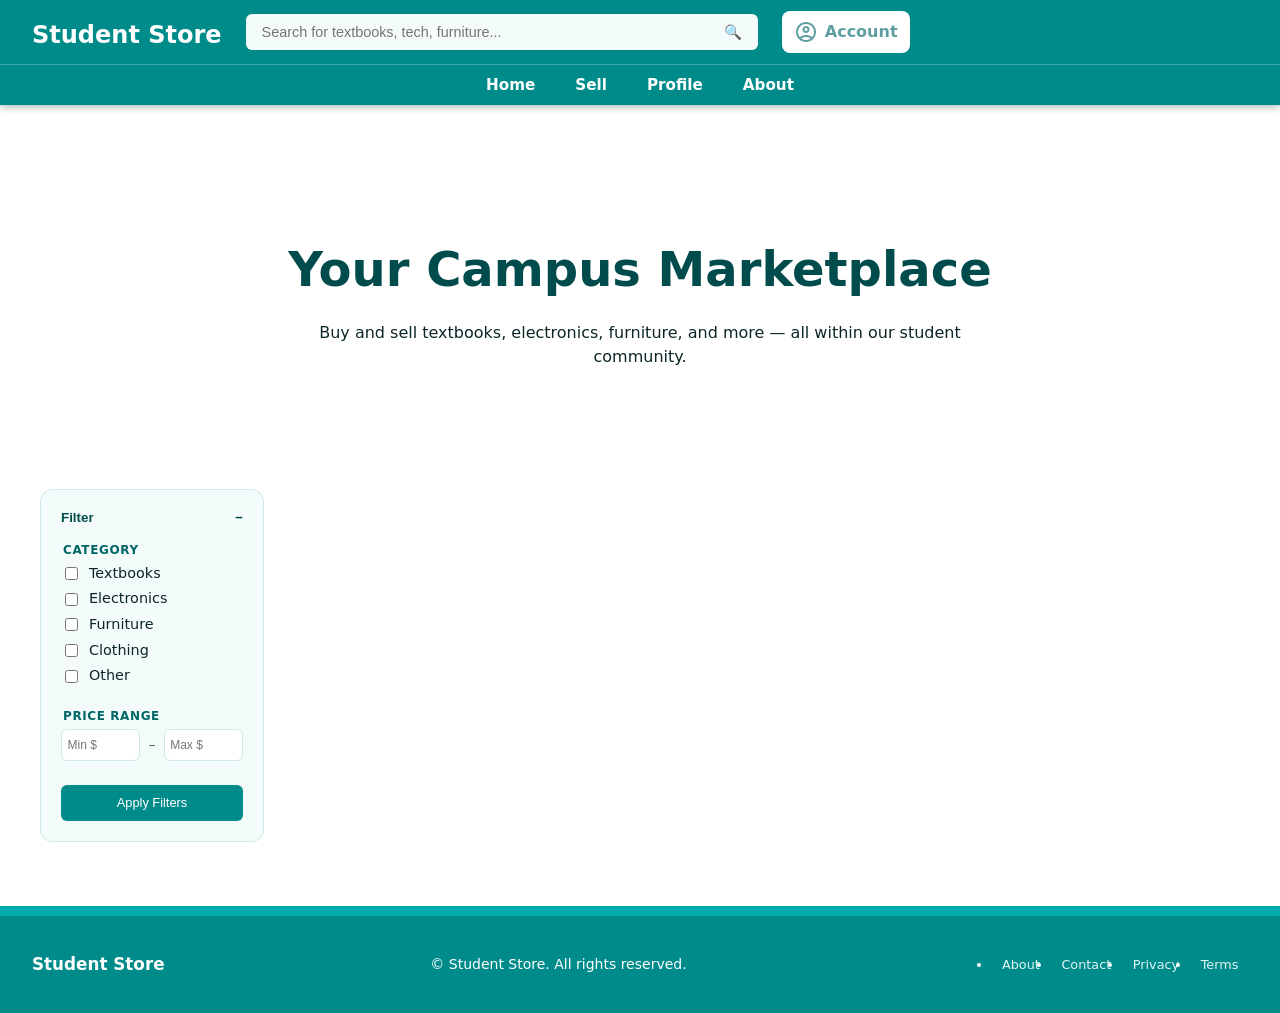
==== commit 95fb2edb: "Revert "Polish pages, update styles, and connect listing features" This reverts commit 8f30808345245" ====
--- a/index.html
+++ b/index.html
@@ -1,27 +1,21 @@
 <!DOCTYPE html>
 <html lang="en">
-
 <head>
-
     <meta charset="UTF-8">
-
-    <meta 
-        name="viewport" 
-        content="width=device-width, initial-scale=1.0"
-    >
+    <meta name="viewport" content="width=device-width, initial-scale=1.0">
 
     <title>Student Store | Campus Marketplace</title>
 
-    <meta
-        name="description"
-        content="Buy and sell textbooks, electronics, furniture and more with students."
-    >
-
-   <link rel="stylesheet" href="./styles/main.css">
-<link rel="stylesheet" href="./styles/header.css">
-<link rel="stylesheet" href="./styles/homepage.css">
-<link rel="stylesheet" href="./styles/filter.css">
-<link rel="stylesheet" href="./styles/itemcard.css">
+    <meta name="viewport" content="width=device-width, initial-scale=1.0">
+    <title>Student Store</title>
+    <meta name="description"
+          content="Buy and sell textbooks, electronics, furniture and more with students.">
+    <link rel="stylesheet" href="./styles/homepage.css" />
+    <link rel="stylesheet" href="./styles/header.css" />
+    <script type="module" src="./js/populate_home.js" defer></script>
+    <script type="module" src="./js/filter-collapse.js" defer></script>
+    <script type="module" src="./js/currency.js" defer></script>
+    <link rel="icon" type="image/x-icon" href="./images/favicon.ico">
 
     <link
         href="https://fonts.googleapis.com/css2?family=Plus+Jakarta+Sans:wght@400;600;700;800&display=swap"
@@ -33,387 +27,229 @@
         rel="stylesheet"
     >
 
-
-    <script
-        type="module"
-        src="./js/populate_home.js"
-        defer
-    ></script>
-
-    <script
-        src="./js/mobile-menu.js"
-        defer
-    ></script>
-
 </head>
 
-
 <body>
 
-
-<header>
-
-    <div class="header-top">
-
-
-        <h1 class="site-logo">
-
-            <a href="./index.html">
-                Student Store
-            </a>
-
-        </h1>
-
-
-
-        <button
-            class="mobile-menu-btn"
-            id="mobile-menu-btn"
-            type="button"
-            aria-label="Toggle navigation"
-            aria-controls="main-nav"
-            aria-expanded="false"
+    <header>
+
+        <div class="header-top">
+
+            <h1 class="site-logo">
+                <a href="../">
+                    Student Store
+                </a>
+            </h1>
+
+            <form
+                class="search-form"
+                role="search"
+            >
+                <input
+                    id="search-input"
+                    type="search"
+                    autocomplete="off"
+                    placeholder="Search for textbooks, tech, furniture..."
+                    aria-label="Search listings"
+                >
+
+                <button
+                    type="submit"
+                    aria-label="Search"
+                >🔍</button>
+            </form>
+
+            <nav class="account-nav"
+                 aria-label="Account" >
+                <a
+                    href="
+                    ./user-profile/"
+                    class="btn--account" >
+                        <span class="material-symbols-outlined">account_circle</span>
+                        Account
+                </a>
+            </nav>
+
+        </div>
+
+        <nav
+            class="main-nav"
+            aria-label="Main navigation"
         >
-
-            <span class="material-symbols-outlined">
-                menu
-            </span>
-
-        </button>
-
-
-
-        <form
-            class="search-form"
-            id="search-form"
-            role="search"
-        >
-
-            <input
-                id="search-input"
-                name="search"
-                type="search"
-                autocomplete="off"
-                placeholder="Search for textbooks, tech, furniture..."
-                aria-label="Search listings"
-            >
-
-
-            <button
-                type="submit"
-                aria-label="Search"
-            >
-                🔍
-            </button>
-
-
-        </form>
-
-
-
-        <nav
-            class="account-nav"
-            aria-label="Account"
-        >
-
-            <a
-                href="./library/profile.html"
-                class="btn--account"
-            >
-
-                <span class="material-symbols-outlined">
-                    account_circle
-                </span>
-
-                Account
-
-            </a>
-
+            <a href="../">Home</a>
+            <!-- <a href="../browse/index.html">Browse</a> -->
+            <a href="./sell-new-item/">Sell</a>
+            <a href="./user-profile/">Profile</a>
+            <a href="./about/">About</a>
         </nav>
 
-
-    </div>
-
-
-
-
-
-    <nav
-        id="main-nav"
-        class="main-nav"
-        aria-label="Main navigation"
-    >
-
-        <a href="./index.html">
-            Home
-        </a>
-
-
-        <a href="./library/browse.html">
-            Browse
-        </a>
-
-
-        <a href="./library/sell-new-item.html">
-            Sell
-        </a>
-
-
-        <a href="./library/profile.html">
-            Profile
-        </a>
-
-
-        <a href="./library/about.html">
-            About
-        </a>
-
-
-    </nav>
-
-
-</header>
-
-
-
-
-
-<main>
-
-
-    <section class="landing">
-
-        <h2>
-            Your Campus Marketplace
-        </h2>
-
-
-        <p class="landing__description">
-
-            Buy and sell textbooks, electronics, furniture, and more —
-            all within our student community.
-
+    </header>
+
+    <main>
+
+        <section class="landing">
+
+            <h2>Your Campus Marketplace</h2>
+
+            <p class="landing__description">
+                Buy and sell textbooks, electronics, furniture, and more —
+                all within our student community.
+            </p>
+
+        </section>
+
+        <!-- Feed -->
+            <!-- Filter -->
+                <!-- Categories -->
+                <!-- Price range (?) -->
+            <!-- Items -->
+
+             <!-- =============================================
+             FEED SECTION
+             Sidebar filter + item grid.
+             Items are injected by feed.js at runtime;
+             one static example card is included below
+             as a template reference for the JS renderer.
+             ============================================= -->
+        <section class="feed" aria-labelledby="feed-title">
+
+            <!-- -----------------------------------------
+                 FILTER PANEL
+                 JS should read these controls and re-query
+                 / re-render the #item-grid on change.
+                 TODO at some point, make collapsable
+                 ----------------------------------------- -->
+            <aside class="filter-panel" aria-label="Filter listings">
+                <button
+                    type="button"
+                    class="filter-panel__toggle"
+                    aria-expanded="false"
+                    aria-controls="filter-panel-content"
+                >
+                    <span class="filter-panel__heading">Filter</span>
+                    <span id="filter-panel-icon" class="filter-panel__heading" aria-hidden="true">−</span>
+                </button>
+
+                <!-- Categories
+                     Add / remove <li> items to match your
+                     category taxonomy in the database.      -->
+                <div id="filter-panel-content" class="filter-panel__content">
+                    <div class="filter-panel__inner">
+                        <fieldset class="filter-panel__group">
+                            <legend class="filter-panel_category">Category</legend>
+                            <ul class="filter-panel__list" role="list">
+                                <li>
+                                    <label>
+                                        <input type="checkbox" name="category" value="textbooks">
+                                        Textbooks
+                                    </label>
+                                </li>
+                                <li>
+                                    <label>
+                                        <input type="checkbox" name="category" value="electronics">
+                                        Electronics
+                                    </label>
+                                </li>
+                                <li>
+                                    <label>
+                                        <input type="checkbox" name="category" value="furniture">
+                                        Furniture
+                                    </label>
+                                </li>
+                                <li>
+                                    <label>
+                                        <input type="checkbox" name="category" value="clothing">
+                                        Clothing
+                                    </label>
+                                </li>
+                                <li>
+                                    <label>
+                                        <input type="checkbox" name="category" value="other">
+                                        Other
+                                    </label>
+                                </li>
+                            </ul>
+                        </fieldset>
+
+                        <!-- Price Range
+                            JS should debounce the 'input' event
+                            and update the #price-display label.    -->
+                        <fieldset class="filter-panel__group">
+                            <legend>Price Range</legend>
+                            <div class="price-range">
+                                <label for="price-min" class="visually-hidden">Minimum price</label>
+                                <input
+                                    id="price-min"
+                                    type="number"
+                                    name="price_min"
+                                    min="0"
+                                    placeholder="Min $"
+                                    aria-label="Minimum price"
+                                >
+                                <span aria-hidden="true">–</span>
+                                <label for="price-max" class="visually-hidden">Maximum price</label>
+                                <input
+                                    id="price-max"
+                                    type="number"
+                                    name="price_max"
+                                    min="0"
+                                    placeholder="Max $"
+                                    aria-label="Maximum price"
+                                >
+                            </div>
+                        </fieldset>
+
+                        <button type="button" class="btn--apply-filters">Apply Filters</button>
+                    </div>
+                </div>
+            </aside>
+
+            <section>
+
+                <h2 class="visually-hidden">
+                    Listings
+                </h2>
+
+                <ul
+                    id="item-grid"
+                    class="item-grid"
+                    role="list"
+                ></ul>
+
+            </section>
+
+        </section>
+
+    </main>
+
+    <footer>
+
+        <!-- Site name / brand -->
+        <!-- combine with class="footer__brand" -->
+        <p class="footer-brand">Student Store</p>
+
+        <!-- Copyright — JS can replace the year dynamically:
+             document.querySelector('.footer__year').textContent = new Date().getFullYear(); -->
+      
+        <!-- combine with class="footer-copyright" -->
+        <p class="footer__copyright">
+            ©
+            <span class="footer__year"></span>
+            Student Store. All rights reserved.
         </p>
 
-    </section>
-
-
-
-
-
-    <section class="feed">
-
-
-        <aside class="filter-panel">
-
-
-            <h3 class="filter-panel__heading">
-                Categories
-            </h3>
-
-
-            <ul class="filter-panel__list">
-
-
-                <li>
-                    <label>
-                        <input
-                            type="checkbox"
-                            name="category"
-                            value="textbooks"
-                        >
-                        Textbooks
-                    </label>
-                </li>
-
-
-                <li>
-                    <label>
-                        <input
-                            type="checkbox"
-                            name="category"
-                            value="electronics"
-                        >
-                        Electronics
-                    </label>
-                </li>
-
-
-                <li>
-                    <label>
-                        <input
-                            type="checkbox"
-                            name="category"
-                            value="furniture"
-                        >
-                        Furniture
-                    </label>
-                </li>
-
-
-                <li>
-                    <label>
-                        <input
-                            type="checkbox"
-                            name="category"
-                            value="clothing"
-                        >
-                        Clothing
-                    </label>
-                </li>
-
-
-                <li>
-                    <label>
-                        <input
-                            type="checkbox"
-                            name="category"
-                            value="other"
-                        >
-                        Other
-                    </label>
-                </li>
-
-
+        <!-- Support / legal links -->
+        <nav class="footer-links" aria-label="Support and legal links">
+          <!-- combine with class="footer__links" -->
+            <ul role="list">
+                <li><a href="./about/index.html">About</a></li>
+                <li><a href="./contact/index.html">Contact</a></li>
+                <li><a href="./privacy/index.html">Privacy</a></li>
+                <li><a href="./terms/index.html">Terms</a></li>
             </ul>
-
-
-
-
-
-            <h3 class="filter-panel__heading">
-                Price
-            </h3>
-
-
-            <div class="price-range">
-
-
-                <input
-                    id="min-price"
-                    name="min-price"
-                    type="number"
-                    placeholder="Min $"
-                >
-
-
-                <input
-                    id="max-price"
-                    name="max-price"
-                    type="number"
-                    placeholder="Max $"
-                >
-
-
-            </div>
-
-
-
-            <button
-                class="btn--apply-filters"
-                type="button"
-            >
-
-                Apply Filters
-
-            </button>
-
-
-        </aside>
-
-
-
-
-
-        <section>
-
-
-            <h2 class="visually-hidden">
-                Listings
-            </h2>
-
-
-            <ul
-                id="item-grid"
-                class="item-grid"
-                role="list"
-            ></ul>
-
-
-        </section>
-
-
-    </section>
-
-
-
-
-
-    <a
-        href="./library/sell-new-item.html"
-        class="floating-add-btn"
-        aria-label="Sell item"
-    >
-        +
-    </a>
-
-
-</main>
-
-
-
-
-
-<footer>
-
-
-    <p class="footer__brand">
-        Student Store
-    </p>
-
-
-    <p class="footer__copyright">
-
-        ©
-        <span class="footer__year"></span>
-        Student Store. All rights reserved.
-
-    </p>
-
-
-
-    <nav
-        class="footer__links"
-        aria-label="Footer navigation"
-    >
-
-        <ul>
-
-
-            <li>
-                <a href="./library/about.html">
-                    About
-                </a>
-            </li>
-
-
-            <li>
-                <a href="./library/privacy-policy.html">
-                    Privacy
-                </a>
-            </li>
-
-
-        </ul>
-
-
-    </nav>
-
-
-</footer>
-
+        </nav>
+
+    </footer>
 
 </body>
-
-</html>
-
+</html>
--- a/styles/homepage.css
+++ b/styles/homepage.css
@@ -1,285 +1,84 @@
-/* ==============================================
-   HOMEPAGE STYLES
-   Hero + Marketplace Feed Layout
-============================================== */
+@import './unified.css';
+
+@import './header.css';
+@import './footer.css';
+@import './filter.css';
+@import './itemcard.css';
+@import './new-item-button.css';
+@import './sell-new-item-modal.css';
 
 
-/* ==============================================
-   PAGE CONTENT
-============================================== */
+/* ---- GLOBAL ---- */
+
+body {
+    margin: 0;
+    line-height: 1.5;
+}
 
 main {
-
-    display:flex;
-
-    flex-direction:column;
-
-    width:100%;
-
-    max-width:75rem;
-
-    margin:0 auto;
-
-    gap:2.5rem;
-
-    padding:
-        2rem
-        2rem
-        4rem;
-
+    display: flex;
+    flex-direction: column;
+    margin: 0 auto;
+    gap: 2.5rem;
+    padding: 2rem 2rem 4rem;
+    max-width: 75rem;
 }
 
 
-
-/* ==============================================
-   HERO SECTION
-============================================== */
-
+/* ---- HERO ---- */
 
 .landing {
+    text-align: center;
+    padding: 3.5rem 1rem 3rem;
+}
 
-    text-align:center;
+.landing h2 {
+    color: var(--color-primary-darker);
+     margin-bottom: 1rem;
 
-    padding:
-        3.5rem
-        1rem
-        3rem;
+    font-size: clamp(2rem, 5vw, 3rem);
+    font-weight: 800;
+}
 
+.landing p {
+    color: var(--color-ink);
+    max-width: 650px;
+    margin: 0 auto 2rem;
+}
+
+/* ---- FEED LAYOUT ---- */
+
+.feed {
+    display: grid;
+    grid-template-columns: 14rem 1fr;
+    grid-template-rows: auto;
+    gap: 1.5rem;
+    align-items: start;
 }
 
 
+/* ---- ITEM GRID ---- */
+.item-grid {
+    list-style: none;
+    margin: 0;
+    padding: 0;
 
-.landing h2 {
-
-    color:
-        var(--color-primary-darker);
-
-
-    margin:
-        0 0 1rem;
-
-
-    font-size:
-        clamp(2rem, 5vw, 3rem);
-
-
-    font-weight:
-        800;
-
+    display: grid;
+    grid-template-columns: repeat(auto-fill, minmax(16rem, 1fr));
+    gap: 1.25rem;
+    align-items: start;
+    grid-column: 2;
 }
 
-
-
-.landing__description {
-
-    max-width:
-        650px;
-
-
-    margin:
-        0 auto;
-
-
-    color:
-        var(--color-ink);
-
-
-    font-size:
-        1.05rem;
-
-}
-
-
-
-/* ==============================================
-   MARKETPLACE FEED
-============================================== */
-
-
-.feed {
-
-    display:grid;
-
-
-    grid-template-columns:
-        14rem 1fr;
-
-
-    gap:
-        1.5rem;
-
-
-    align-items:start;
-
-}
-
-
-
-/* Listings container */
-
-.feed > section {
-
-    min-width:0;
-
-}
-
-
-
-/* ==============================================
-   ITEM GRID
-============================================== */
-
-
-.item-grid {
-
-    display:grid;
-
-
-    grid-template-columns:
-        repeat(
-            auto-fill,
-            minmax(16rem,1fr)
-        );
-
-
-    gap:
-        1.25rem;
-
-
-    list-style:none;
-
-
-    margin:0;
-
-
-    padding:0;
-
-}
-
-
-
-/* ==============================================
-   FLOATING ADD BUTTON
-============================================== */
-
-.floating-add-btn {
-
-    position: fixed;
-
-    right: 2rem;
-
-    bottom: 2rem;
-
-    width: 4rem;
-
-    height: 4rem;
-
-    display: flex;
-
-    align-items: center;
-
-    justify-content: center;
-
-
-    background:
-        var(--color-primary);
-
-
-    color:
-        var(--color-white);
-
-
-    font-size:
-        2.5rem;
-
-
-    font-weight:
-        700;
-
-
-    text-decoration:none;
-
-
-    border-radius:
-        50%;
-
-
-    box-shadow:
-        0 8px 20px var(--color-shadow-strong);
-
-
-    transition:
-        transform .2s ease,
-        background-color .2s ease,
-        box-shadow .2s ease;
-
-
-    z-index:100;
-
-}
-
-
-
-/* Hover */
-
-.floating-add-btn:hover {
-
-    background:
-        var(--color-primary-dark);
-
-
-    transform:
-        scale(1.1);
-
-
-    box-shadow:
-        0 12px 25px var(--color-shadow-strong);
-
-}
-
-
-
-/* Keyboard accessibility */
-
-.floating-add-btn:focus-visible {
-
-    outline:
-        3px solid var(--color-primary-light);
-
-
-    outline-offset:
-        4px;
-
-}
-
-
-
-/* Mobile */
-
-@media(max-width:600px){
-
-
-    .floating-add-btn {
-
-        width:
-            3.5rem;
-
-
-        height:
-            3.5rem;
-
-
-        right:
-            1rem;
-
-
-        bottom:
-            1rem;
-
-
-        font-size:
-            2rem;
-
+/* ---- MOBILE ---- */
+@media (max-width: 640px) {
+    main {
+        padding: 1.25rem 1rem 3rem;
+        gap: 1.5rem;
     }
 
+    .feed {
+        grid-template-columns: 1fr;
+        gap: 1.25rem;
+    }
 }
--- a/styles/header.css
+++ b/styles/header.css
@@ -1,12 +1,9 @@
 @import './unified.css';
-
-
-/* =====================================
+/*  ---- 
    HEADER SHELL
-===================================== */
+ ----  */
 
 header {
-
     position: sticky;
     top: 0;
     z-index: 100;
@@ -14,585 +11,264 @@
     background-color: var(--color-primary);
     color: var(--color-white);
 
-    box-shadow:
-        0 2px 8px rgba(0, 0, 0, .30);
-
-}
-
-
-
-/* =====================================
-   HEADER TOP ROW
-===================================== */
+    box-shadow: 0 2px 8px rgba(0, 0, 0, .30);
+}
+
+
+/* ---- TOP ROW
+ ----  */
 
 .header-top {
-
-    display: flex;
-
-    align-items: center;
-
+    display: flex;
+    align-items: center;
     gap: 1.5rem;
 
     height: 4rem;
-
     padding: 0 2rem;
-
-}
-
-
-
-/* =====================================
-   BRAND / LOGO
-===================================== */
+}
+
+
+/*  ---- 
+   LOGO
+ ----  */
 
 .site-logo {
-
     flex-shrink: 0;
-
     margin: 0;
-
-}
-
+}
 
 .site-logo a {
-
     color: var(--color-white);
 
     font-size: 1.5rem;
-
     font-weight: 800;
-
-    text-decoration: none;
-
-}
-
-
-
-/* =====================================
-   SEARCH FORM
-===================================== */
-
-.search-form {
-
-    display: flex;
-
+    text-decoration: none;
+}
+
+
+/* Search bar */
+header .search-form {
+    display: flex;
     flex: 1;
-
     max-width: 32rem;
-
-}
-
-
-
-.search-form input {
-
-    flex: 1;
-
+}
+
+header .search-form input {
+    flex: 1 1 auto;
     height: 2.25rem;
-
-    padding: 0 .875rem;
-
-
+    padding: 0 0.875rem;
+
+    font-size: 0.9rem;
     color: var(--color-ink);
-
     background-color: var(--color-surface);
-
-
     border: 2px solid transparent;
-
     border-radius: 6px 0 0 6px;
-
     outline: none;
-
-
-    transition:
-        border-color .2s ease,
-        background-color .2s ease;
-
-}
-
-
-
-.search-form input:hover,
-.search-form input:focus {
-
+    transition: background-color 0.2s ease, border-color 0.15s ease;
+}
+
+header .search-form input:focus { 
     border-color: var(--color-primary-dark);
-
     background-color: var(--color-white);
-
-}
-
-
-
-.search-form button {
-
+}
+
+header .search-form input:hover { 
+    border-color: var(--color-primary-dark);
+    background-color: var(--color-white);
+}
+
+header .search-form button {
     height: 2.25rem;
-
     padding: 0 1rem;
-
-
+    font-size: 0.9rem;
+    font-weight: 600;
     background-color: var(--color-surface);
-
     border: none;
-
     border-radius: 0 6px 6px 0;
-
-
     cursor: pointer;
-
+    white-space: nowrap;
+    outline: none;
+
+    transition: background-color 0.2s ease;
+}
+
+header .search-form button:hover { 
+    background-color: var(--color-primary-dark);
+}
+/* ------ */
+
+
+/*  ---- 
+   ACCOUNT
+ ----  */
+
+.header-actions {
+    display: flex;
+    align-items: center;
+}
+
+.account-nav {
+    position: relative;
+}
+
+.btn--account {
+    display: flex;
+    align-items: center;
+    gap: .4rem;
+
+    height: 42px;
+    padding: 0 .8rem;
+
+    border: none;
+    border-radius: 8px;
+
+    background: white;
+    color: cadetblue;
+
+    font-weight: 700;
+    text-decoration: none;
+
+    cursor: pointer;
+}
+
+.btn--account:hover {
+    background: #f2f2f2;
+}
+
+
+/*  ---- 
+   MAIN NAVIGATION
+ ----  */
+
+.main-nav {
+    display: flex;
+    justify-content: center;
+    align-items: center;
+    gap: 2.5rem;
+
+    height: 2.5rem;
+
+    border-top: 1px solid rgba(255, 255, 255, .25);
+}
+
+.main-nav a {
+    color: white;
+
+    font-size: .95rem;
     font-weight: 600;
-
-}
-
-
-
-.search-form button:hover {
-
-    background-color: var(--color-primary-dark);
-
-}
-
-
-
-/* =====================================
-   ACCOUNT AREA
-===================================== */
-
-.account-nav {
-
-    position: relative;
-
-}
-
-
-
-.btn--account {
-
-    display: flex;
-
-    align-items: center;
-
-    gap: .4rem;
-
-
-    height: 42px;
-
-    padding: 0 .8rem;
-
-
-    background-color: var(--color-white);
-
-    color: var(--color-primary);
-
-
-    border-radius: 8px;
-
-
-    font-weight: 700;
-
-    text-decoration: none;
-
-
-    transition:
-        background-color .2s ease;
-
-}
-
-
-
-.btn--account:hover {
-
-    background-color: #f2f2f2;
-
-}
-
-
-
-/* =====================================
-   MAIN NAVIGATION
-===================================== */
-/* =====================================
-   MAIN NAVIGATION
-===================================== */
-
-.main-nav {
-
-    display:flex;
-
-    justify-content:center;
-
-    align-items:center;
-
-    gap:3rem;
-
-    height:3rem;
-
-    border-top:
-        1px solid rgba(255,255,255,.18);
-
-}
-
-
-.main-nav a {
-
-    position:relative;
-
-    display:flex;
-
-    align-items:center;
-
-    height:100%;
-
-    padding:0 .25rem;
-
-
-    color:var(--color-white);
-
-    font-size:.95rem;
-
-    font-weight:600;
-
-
-    text-decoration:none;
-
-
-    transition:
-        color .2s ease;
-
-}
-
-
-
-/* underline animation */
-
-.main-nav a::after {
-
-    content:"";
-
-    position:absolute;
-
-    left:0;
-
-    bottom:0;
-
-
-    width:100%;
-
-    height:3px;
-
-
-    background:#d9ffff;
-
-
-    transform:scaleX(0);
-
-    transform-origin:center;
-
-
-    transition:
-        transform .25s ease;
-
-}
-
-
+    text-decoration: none;
+
+    transition: .2s ease;
+}
 
 .main-nav a:hover {
-
-    color:#d9ffff;
-
-}
-
-
-
-.main-nav a:hover::after {
-
-    transform:scaleX(1);
-
-}
-
-
-/* =====================================
-   MOBILE MENU BUTTON
-===================================== */
-
-.mobile-menu-btn {
-
+    color: #d9ffff;
+}
+
+
+/*  ---- 
+   ACCOUNT DROPDOWN
+ ----  */
+
+.account-dropdown {
+    position: absolute;
+    top: 50px;
+    right: 0;
+
+    width: 240px;
+
+    overflow: hidden;
+
+    background: white;
+    color: #222;
+
+    border-radius: 10px;
+    box-shadow: 0 10px 30px rgba(0, 0, 0, .2);
+}
+
+.hidden {
     display: none;
-
-
-    align-items: center;
-
-    justify-content: center;
-
-
-    padding: .25rem;
-
-
-    background: transparent;
+}
+
+.dropdown-header {
+    display: flex;
+    gap: 1rem;
+
+    padding: 1rem;
+}
+
+.avatar {
+    width: 40px;
+    height: 40px;
+
+    background: #ddd;
+    border-radius: 50%;
+}
+
+.divider {
+    height: 1px;
+    background: #eee;
+}
+
+.dropdown-item {
+    display: block;
+
+    padding: .8rem 1rem;
+
+    color: #333;
+    text-decoration: none;
+}
+
+.dropdown-item:hover {
+    background: #f5f5f5;
+}
+
+.dropdown-logout {
+    width: 100%;
+    padding: 1rem;
 
     border: none;
 
-
-    color: var(--color-white);
-
+    background: white;
+    color: #c62828;
+
+    text-align: left;
 
     cursor: pointer;
-
-}
-
-
-
-.mobile-menu-btn span {
-
-    font-size: 2rem;
-
-}
-
-
-
-/* =====================================
-   ACCOUNT DROPDOWN
-===================================== */
-
-.account-dropdown {
-
-    position: absolute;
-
-
-    top: 50px;
-
-    right: 0;
-
-
-    width: 240px;
-
-
-    overflow: hidden;
-
-
-    background: var(--color-white);
-
-    color: var(--color-ink);
-
-
-    border-radius: 10px;
-
-
-    box-shadow:
-        0 10px 30px rgba(0,0,0,.20);
-
-}
-
-
-
-.hidden {
-
-    display: none;
-
-}
-
-
-.dropdown-header {
-
-    display:flex;
-
-    gap:1rem;
-
-    padding:1rem;
-
-}
-
-
-.avatar {
-
-    width:40px;
-
-    height:40px;
-
-
-    background:#ddd;
-
-    border-radius:50%;
-
-}
-
-
-.divider {
-
-    height:1px;
-
-    background:#eee;
-
-}
-
-
-.dropdown-item {
-
-    display:block;
-
-    padding:.8rem 1rem;
-
-
-    color:var(--color-ink);
-
-    text-decoration:none;
-
-}
-
-
-.dropdown-item:hover {
-
-    background:#f5f5f5;
-
-}
-
-
-.dropdown-logout {
-
-    width:100%;
-
-    padding:1rem;
-
-
-    border:none;
-
-
-    background:white;
-
-    color:#c62828;
-
-
-    text-align:left;
-
-
-    cursor:pointer;
-
-}
-
-
-
-/* =====================================
-   MOBILE LAYOUT
-===================================== */
-/* =====================================
-   MOBILE LAYOUT
-===================================== */
+}
+
+
+/*  ---- 
+   MOBILE
+ ----  */
 
 @media (max-width: 768px) {
 
-
     .header-top {
-
-        display:grid;
-
-        grid-template-columns: 1fr auto;
-
-        gap:1rem;
-
-        height:auto;
-
-        padding:1rem;
-
-    }
-
-
-
-    .site-logo {
-
-        grid-column:1;
-
-    }
-
-
-
-    .mobile-menu-btn {
-
-        display:flex;
-
-        grid-column:2;
-
-    }
-
-
+        flex-wrap: wrap;
+
+        height: auto;
+        padding: 1rem;
+    }
 
     .search-form {
-
-        display:flex;
-
-        grid-column:1 / -1;
-
-        width:100%;
-
-        max-width:none;
-
-        order:3;
-
-    }
-
-
-
-    .search-form input {
-
-        width:100%;
-
-    }
-
-
-
-    .account-nav {
-
-        display:none;
-
-    }
-
-
+        order: 3;
+
+        width: 100%;
+        max-width: none;
+    }
 
     .main-nav {
-
-        display:none;
-
-        flex-direction:column;
-
-        align-items:stretch;
-
-        gap:0;
-
-        height:auto;
-
-        background:var(--color-white);
-
-    }
-
-
-
-    .main-nav.active {
-
-        display:flex;
-
-    }
-
-
+        justify-content: flex-start;
+        gap: 1.5rem;
+
+        overflow-x: auto;
+
+        padding: 0 1rem;
+    }
 
     .main-nav a {
-
-        width:100%;
-
-        padding:1rem 1.25rem;
-
-        color:var(--color-primary);
-
-        border-bottom:1px solid #eee;
-
-    }
-
-
-
-    .main-nav a:hover {
-
-        background:#f2ffff;
-
-        color:var(--color-primary-dark);
-
+        white-space: nowrap;
     }
 
 }
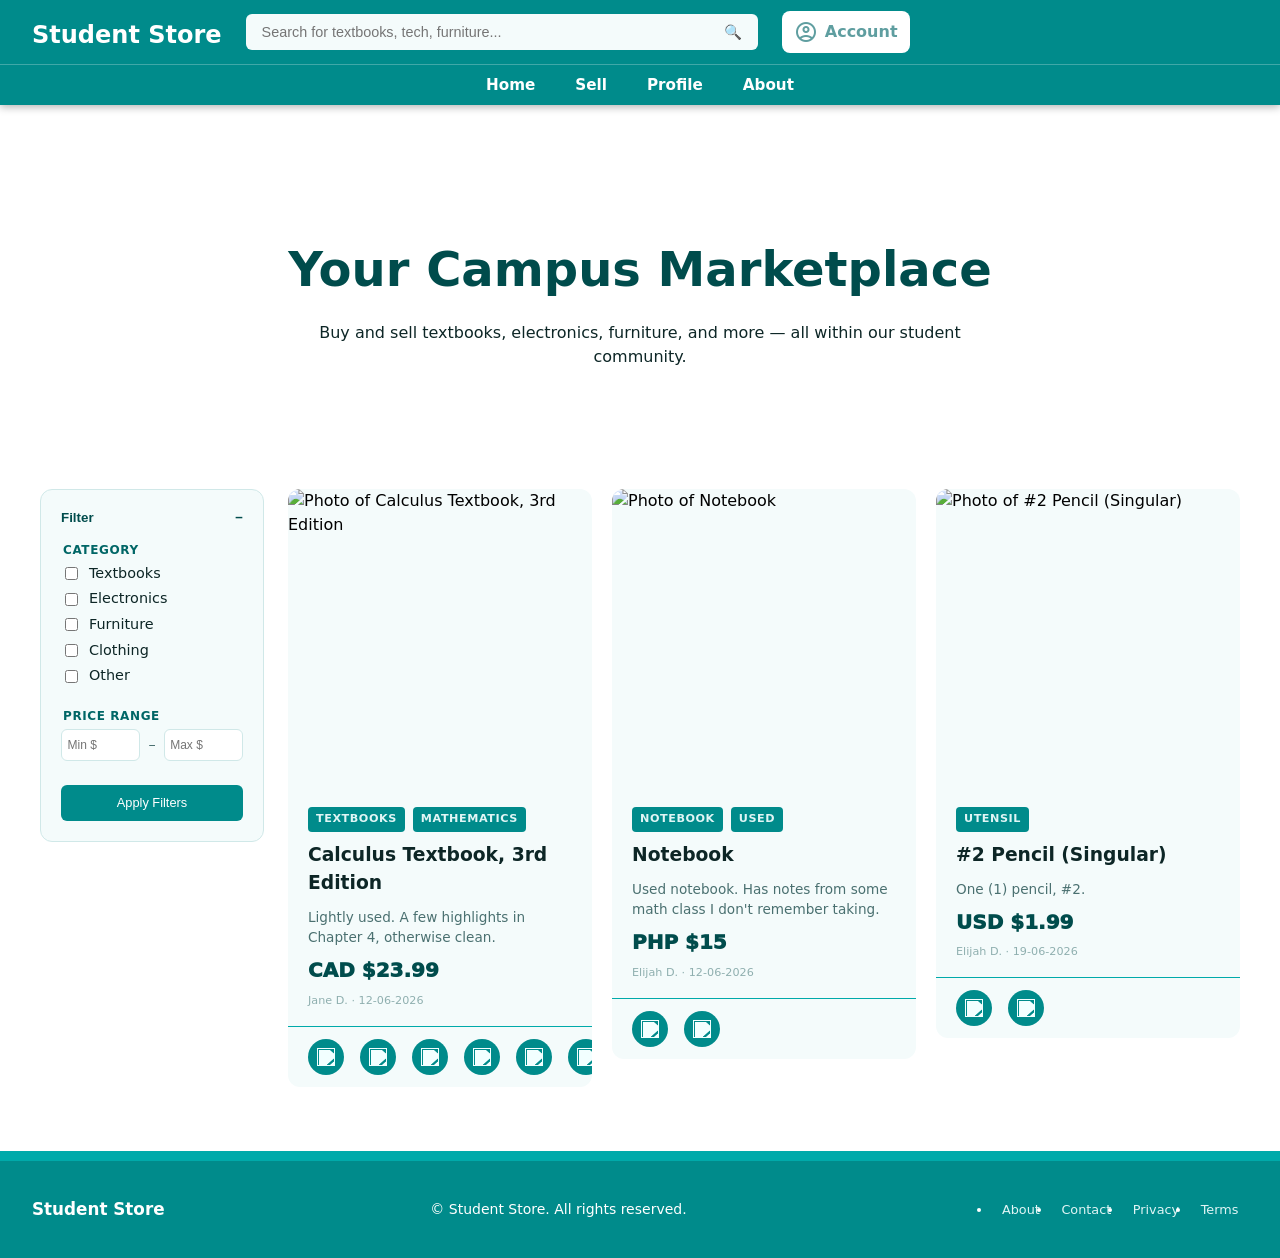
==== commit 789e3660: "New Header" ====
--- a/index.html
+++ b/index.html
@@ -14,7 +14,8 @@
     <link rel="stylesheet" href="./styles/header.css" />
     <script type="module" src="./js/populate_home.js" defer></script>
     <script type="module" src="./js/filter-collapse.js" defer></script>
-    <script type="module" src="./js/currency.js" defer></script>
+    <script type="module" src="./js/mobile-menu.js" defer></script>
+    <!-- <script type="module" src="./js/currency.js" defer></script> -->
     <link rel="icon" type="image/x-icon" href="./images/favicon.ico">
 
     <link
@@ -40,6 +41,17 @@
                     Student Store
                 </a>
             </h1>
+
+            <button
+            class="hamburger-btn"
+            aria-label="Toggle navigation"
+            aria-expanded="false"
+            aria-controls="main-nav"
+        >
+            <span class="bar"></span>
+            <span class="bar"></span>
+            <span class="bar"></span>
+        </button>
 
             <form
                 class="search-form"
@@ -73,6 +85,7 @@
         </div>
 
         <nav
+            id="main-nav"
             class="main-nav"
             aria-label="Main navigation"
         >
--- a/styles/header.css
+++ b/styles/header.css
@@ -242,7 +242,7 @@
    MOBILE
  ----  */
 
-@media (max-width: 768px) {
+@media (max-width: 720px) {
 
     .header-top {
         flex-wrap: wrap;
@@ -258,17 +258,84 @@
         max-width: none;
     }
 
+     /* --- Hamburger button: visible only on mobile --- */
+    .hamburger-btn {
+        display: flex;
+        flex-direction: column;
+        justify-content: center;
+        gap: 5px;
+
+        /* Push it to the right of the logo automatically */
+        margin-left: auto;
+
+        width: 2.25rem;
+        height: 2.25rem;
+        padding: 0.25rem;
+
+        background: transparent;
+        border: none;
+        cursor: pointer;
+        flex-shrink: 0;
+    }
+
+    .bar {
+        display: block;
+        width: 100%;
+        height: 2px;
+        background-color: var(--color-white);
+        border-radius: 2px;
+        transition: transform 0.25s ease, opacity 0.2s ease;
+    }
+
+    /* Animate bars → X when menu is open */
+    .hamburger-btn[aria-expanded="true"] .bar:nth-child(1) {
+        transform: translateY(7px) rotate(45deg);
+    }
+    .hamburger-btn[aria-expanded="true"] .bar:nth-child(2) {
+        opacity: 0;
+    }
+    .hamburger-btn[aria-expanded="true"] .bar:nth-child(3) {
+        transform: translateY(-7px) rotate(-45deg);
+    }
+
+    /* --- Main nav: hidden by default, drops down when open --- */
     .main-nav {
+        height: auto;
+        display: flex;
+        flex-direction: column;
+        align-items: flex-start;
         justify-content: flex-start;
-        gap: 1.5rem;
-
-        overflow-x: auto;
-
-        padding: 0 1rem;
+        gap: 0;
+
+        max-height: 0;
+        overflow: hidden;
+        padding: 0 1.25rem;
+
+        transition: max-height 0.3s ease, padding 0.3s ease;
+    }
+
+
+     /* Open state — toggled by JS */
+    .main-nav.nav-open {
+        max-height: 300rem; /* tall enough for all links */
+        padding: 0.75rem 1.25rem;
     }
 
     .main-nav a {
-        white-space: nowrap;
-    }
-
+        padding: 0.6rem 0;
+        width: 100%;
+        border-bottom: 1px solid rgba(255, 255, 255, 0.15);
+    }
+
+    .main-nav a:last-child {
+        border-bottom: none;
+    }
+
+}
+
+/* Hide hamburger on larger screens */
+@media (min-width: 720px) {
+    .hamburger-btn {
+        display: none;
+    }
 }
